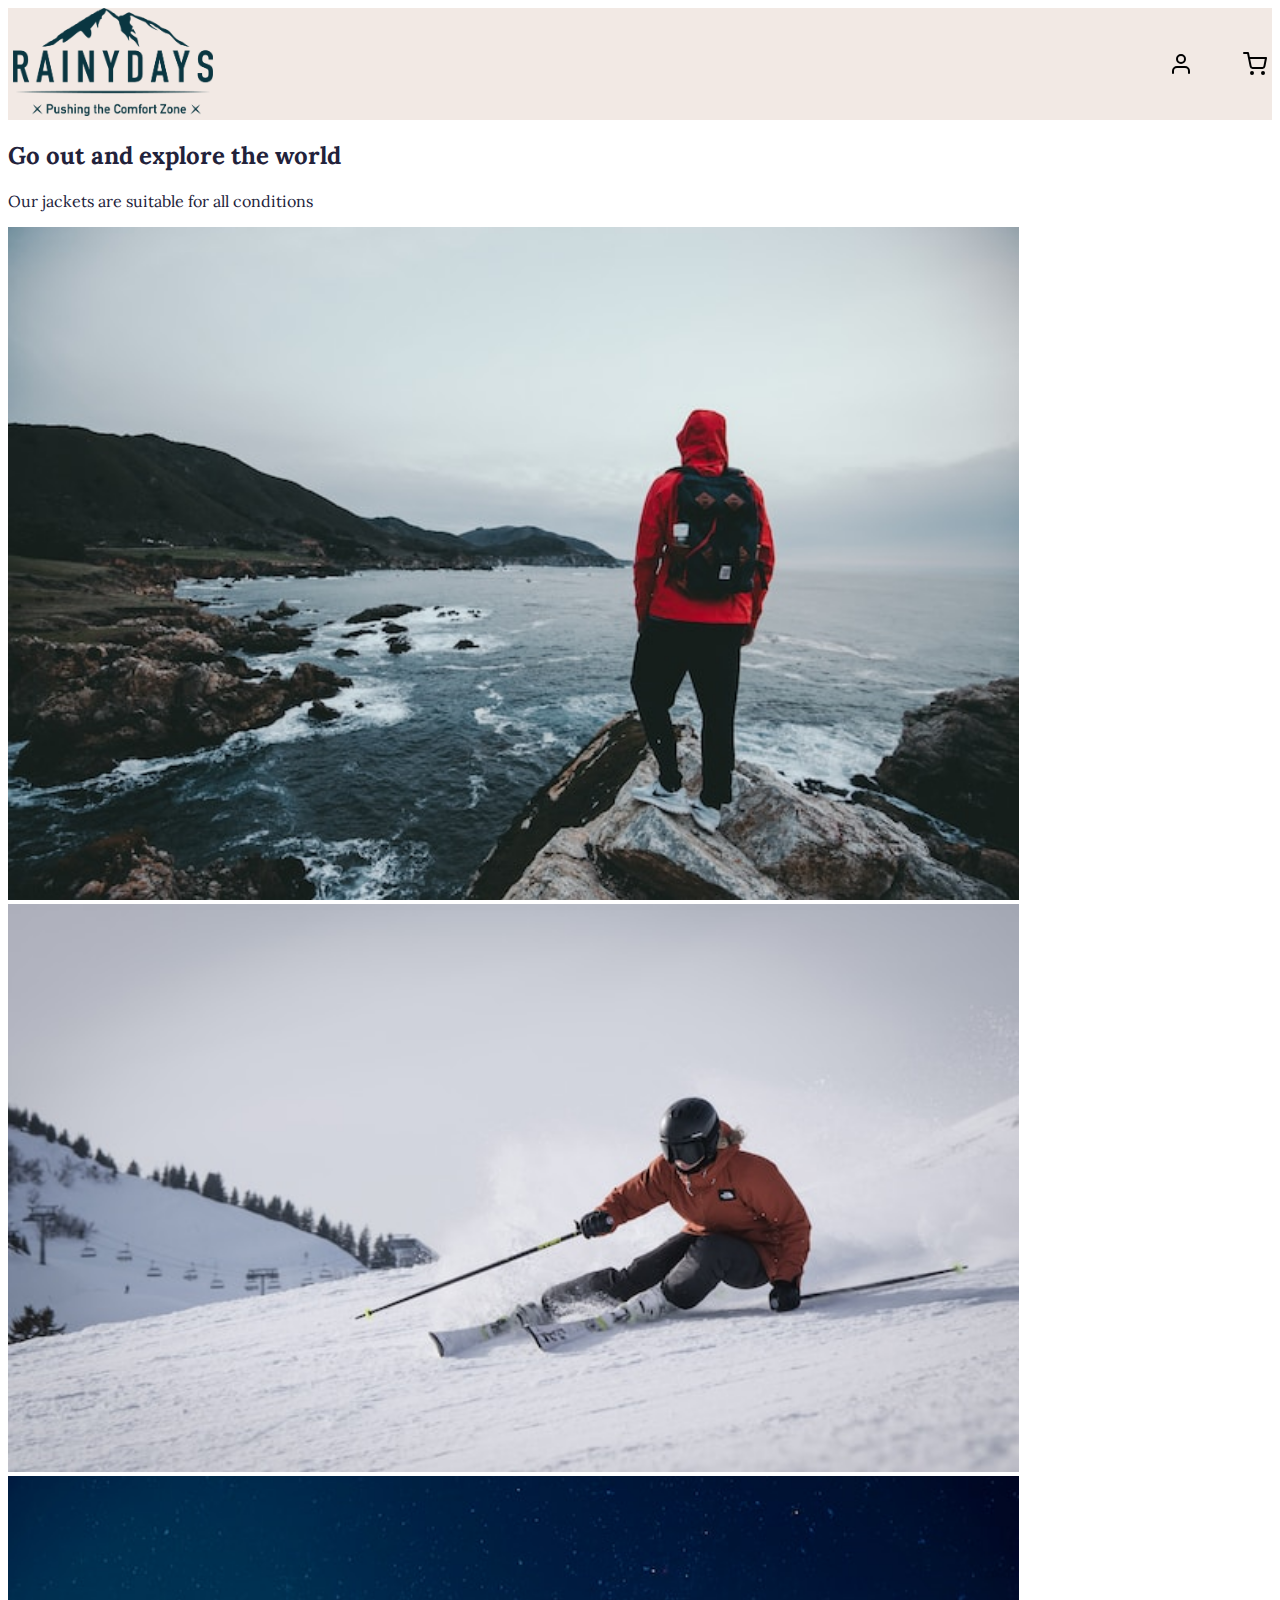
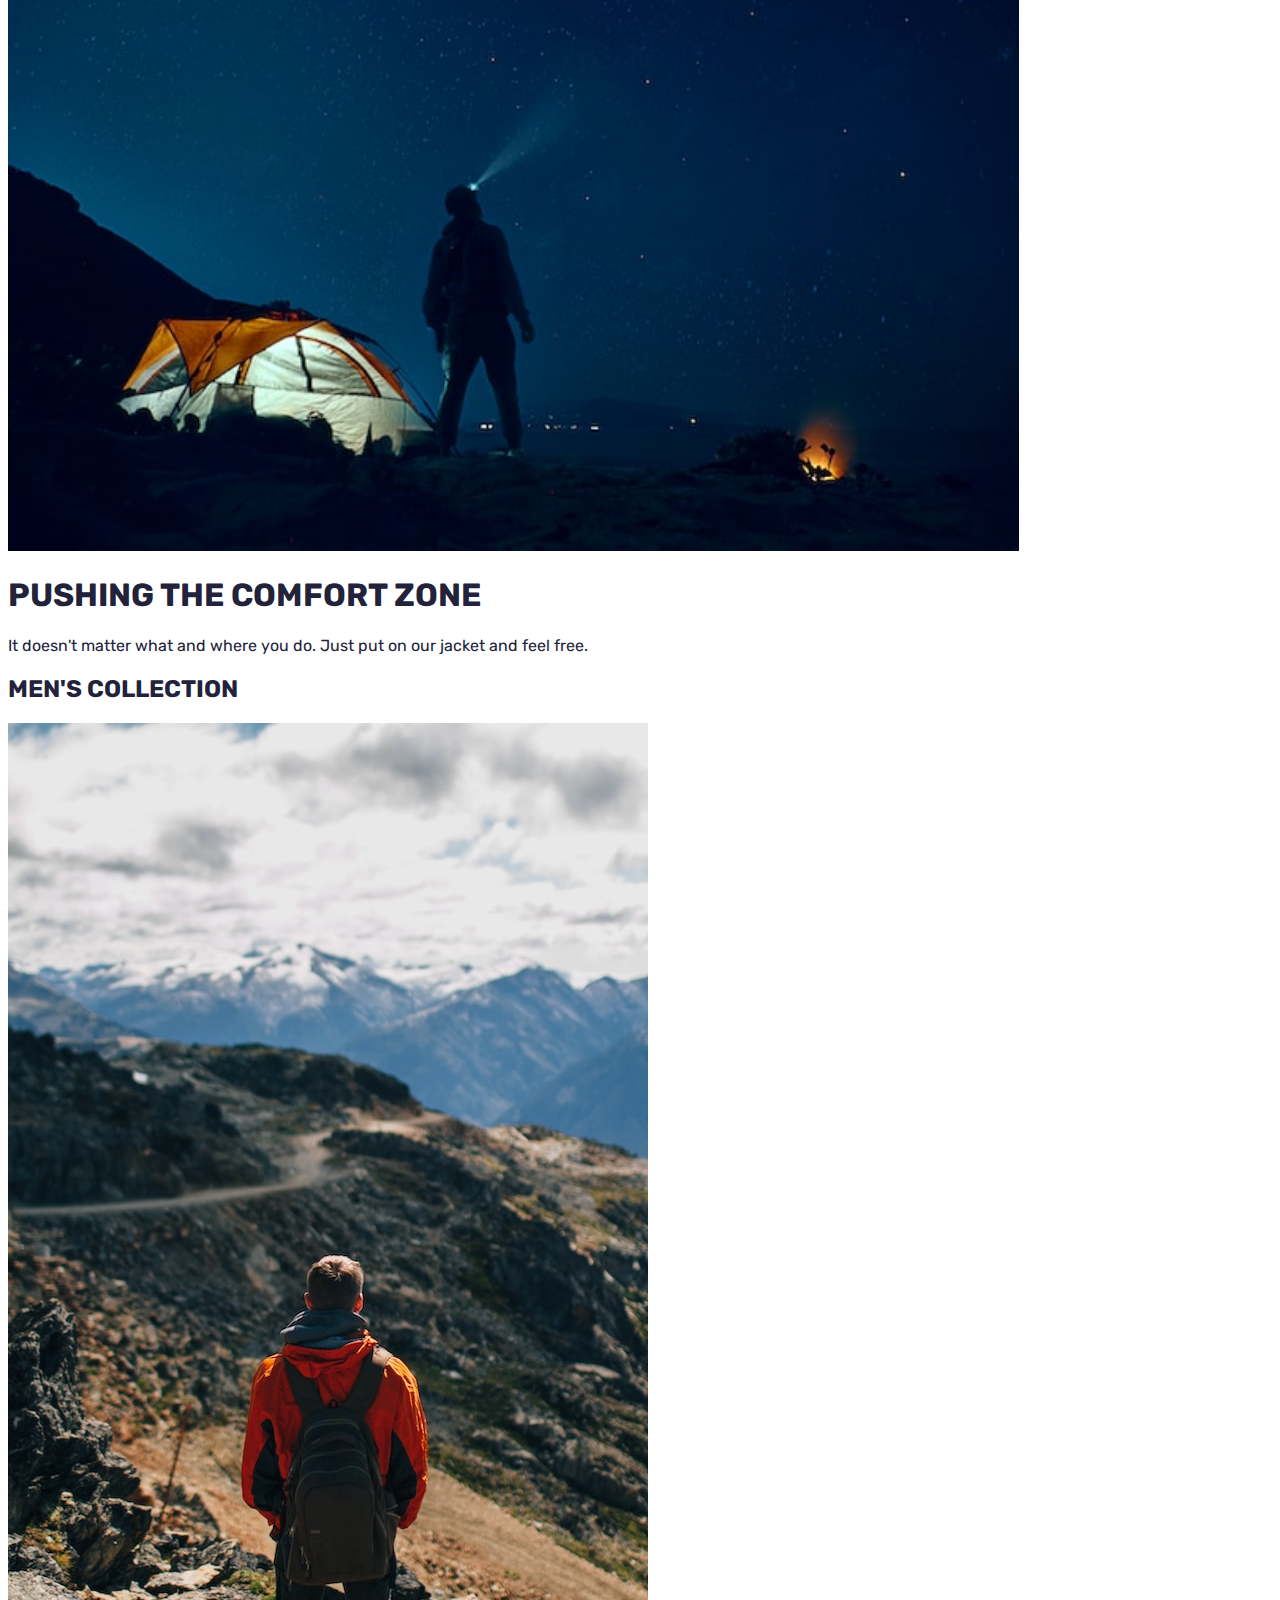
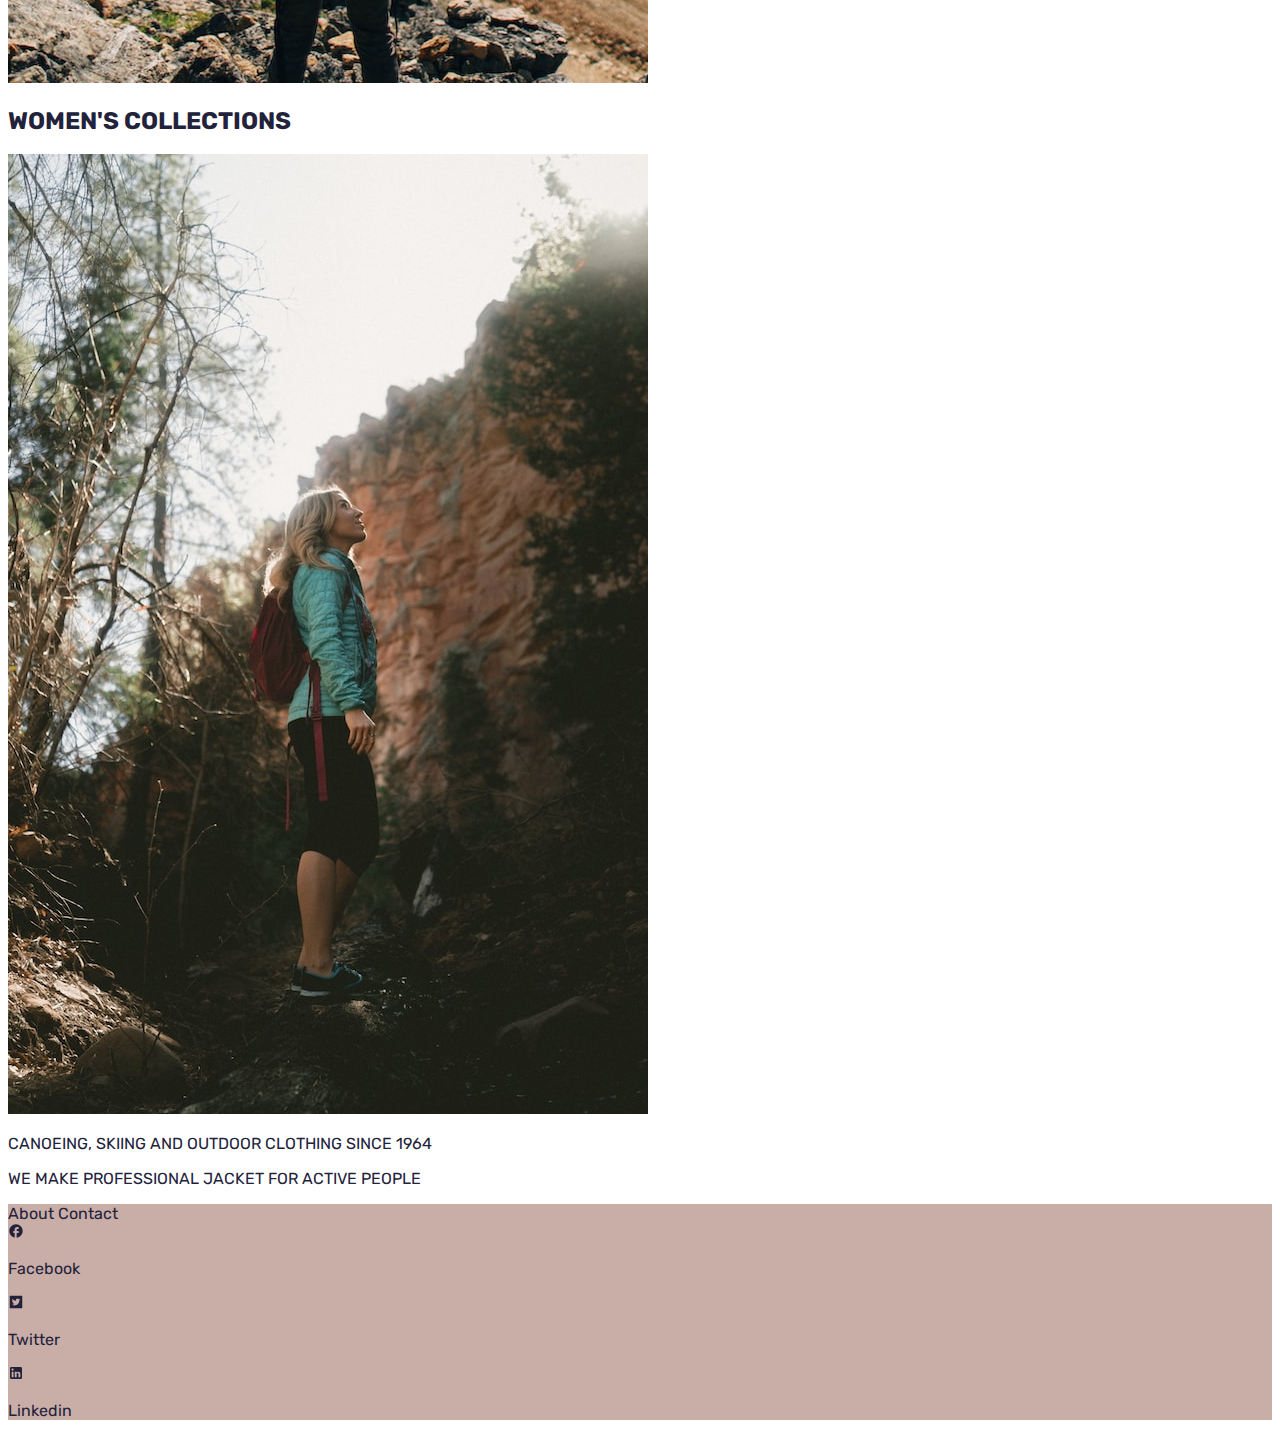
==== index.html @ c49fa736 "change image size for mobile version" ====
<!DOCTYPE html>
<html lang="en">
  <head>
    <meta charset="UTF-8" />
    <meta http-equiv="X-UA-Compatible" content="IE=edge" />
    <meta name="viewport" content="width=device-width, initial-scale=1.0" />
    <meta
      name="description"
      content="Clothing for active people for all conditions"
    />
    <link rel="preconnect" href="https://fonts.googleapis.com" />
    <link rel="preconnect" href="https://fonts.gstatic.com" crossorigin />
    <link
      href="https://fonts.googleapis.com/css2?family=Roboto:wght@400;500;700&family=Rubik:wght@300;400;600&display=swap"
      rel="stylesheet"
    />
    <link rel="preconnect" href="https://fonts.googleapis.com" />
    <link rel="preconnect" href="https://fonts.gstatic.com" crossorigin />
    <link
      href="https://fonts.googleapis.com/css2?family=Lora&family=Roboto:wght@400;500;700&family=Rubik:wght@300;400;600&display=swap"
      rel="stylesheet"
    />
    <link href="css/styles.css" rel="stylesheet" />
    <title>Rainydays | Homepage</title>
  </head>
  <body>
    <header>
      <nav class="header-nav">
        <div class="left">
          <!-- <div class="mobile-menu-icon"> -->
          <input type="checkbox" id="menu-toggle" />
          <label for="menu-toggle" class="menu-label"
            ><img src="image/menu.svg" alt="hamburger menu icon"
          /></label>
          <!-- </div> -->
          <div class="mobile-menu">
            <ul>
              <li>
                <a href="collections/woman.html"
                  ><img
                    src="image/woman-sharp.svg"
                    alt="woman collection icon"
                  />
                  Women's collection</a
                >
              </li>
              <li>
                <a href="collections/men.html">
                  <img src="image/man.svg" alt="man collection icon" />Men's
                  collection</a
                >
              </li>
              <li>
                <a href="about.html"
                  ><img src="image/info.svg" alt="info icon" />About Us</a
                >
              </li>
              <li>
                <a href="contact.html">
                  <img src="image/contact-support.svg" alt="contact icon" />
                  Contact</a
                >
              </li>
            </ul>
          </div>

          <a href="index.html">
            <img
              src="image/RainyDays_Logo.png"
              alt="Rainydays logo"
              class="header-logo"
          /></a>
          <form action="get">
            <input type="search" class="search" placeholder="Search.." />
          </form>
        </div>

        <div class="center">
          <a href="collections/men.html">Men</a>
          <a href="collections/woman.html">Woman</a>
        </div>

        <aside>
          <img src="image/user.svg" alt="User icon" />
          <img src="image/shopping-cart.svg" alt="Shopping basket icon" />
        </aside>
      </nav>
    </header>
    <main>
      <section>
        <div class="main-text">
          <h2 class="lora">Go out and explore the world</h2>
          <p class="lora">Our jackets are suitable for all conditions</p>
          <img
            src="image/kal-visuals-4DsO1SyN1n4-unsplash.jpg"
            alt="man standing on a cliff in a red jacket"
          />
          <img
            src="image/alex-lange-KXZPJRkBZPQ-unsplash.jpg"
            alt="woman skiing in a brown jacket"
          />
          <img
            src="image/rahul-bhosale-yBgC-qVCxMg-unsplash.jpg"
            alt="man standing by the tent at night"
          />
        </div>
      </section>
      <section>
        <h1>PUSHING THE COMFORT ZONE</h1>
        <p>
          It doesn't matter what and where you do. Just put on our jacket and
          feel free.
        </p>
      </section>
      <section>
        <div>
          <h2>MEN'S COLLECTION</h2>
          <img
            src="image/nathan-dumlao-_Qc7CHMpc38-unsplash.jpg"
            alt="man on the background of mountains in a orange hiking jacket"
          />
        </div>
        <div>
          <h2>WOMEN'S COLLECTIONS</h2>
          <img
            src="image/jakob-owens-rCFAY4WrbUY-unsplash.jpg"
            alt="woman in the forest in a green light hiking jacket"
          />
        </div>
      </section>
      <section>
        <p>CANOEING, SKIING AND OUTDOOR CLOTHING SINCE 1964</p>
        <p>WE MAKE PROFESSIONAL JACKET FOR ACTIVE PEOPLE</p>
      </section>
    </main>
    <footer>
      <a href="about.html">About</a>
      <a href="contact.html">Contact</a>
      <section>
        <div>
          <img src="image/twotone-facebook.svg" alt="facebook logo" />
          <p>Facebook</p>
        </div>
        <div>
          <img src="image/twitter-square-filled.svg" alt="twitter logo" />
          <p>Twitter</p>
        </div>
        <div>
          <img src="image/linkedin.svg" alt="linkedin logo" />
          <p>Linkedin</p>
        </div>
      </section>
    </footer>
  </body>
</html>
---- css/styles.css ----
body {
  font-family: "Rubik", Arial, Helvetica, sans-serif;
  color: #22223b;
}

a {
  color: #22223b;
  text-decoration: none;
}

input {
  accent-color: #ff4d6e;
}

main {
  margin-left: 50px;
  margin-right: 50px;
}

header {
  background-color: #f2e9e4;
}

footer {
  background-color: #c9ada7;
}

.lora {
  font-family: "Lora", Arial, Helvetica, sans-serif;
}

/* Nav */

header {
  position: relative;
}

.header-nav {
  display: flex;
  align-items: center;
  margin-left: 50px;
  margin-right: 50px;
  justify-content: space-between;
}

.left {
  display: flex;
  flex: 1 50%;
  align-items: center;
  gap: 30px;
}

.menu-label,
#menu-toggle {
  display: none;
}

/* #menu-toggle {
  position: relative;
} */

.mobile-menu {
  display: none;
  position: absolute;
  top: 115px;
  left: 0;
  background-color: #fff;
  width: 100%;
  /* height: 100%; */
  max-height: 0;
  overflow: hidden;
  transition: max-height 3s ease-out;
  box-shadow: 0px 2px 4px rgba(0, 0, 0, 0.2);
  z-index: 100;
}

.mobile-menu ul {
  list-style-type: none;
}

.mobile-menu li a {
  display: flex;
  align-items: center;
  gap: 50px;
  padding-top: 15px;
  padding-bottom: 15px;
  font-size: 1.2rem;
  border-bottom: 1px solid rgba(0, 0, 0, 0.2);
}

/* .mobile-menu li a:last-child {
  padding-bottom: 0px;
} */

#menu-toggle:checked ~ .mobile-menu {
  display: block;
  max-height: 500px;
}

.header-logo {
  width: 200px;
}

header img {
  cursor: pointer;
}

.left {
  display: flex;
  gap: 100px;
}

.header-nav input {
  border-radius: 25px;
  border-color: #fff;
  border-style: none;
  width: 100%;
  max-width: 400px;
  height: auto;
  font-size: 1.2rem;
  padding: 10px;
  box-sizing: border-box;
}

.center {
  display: flex;
  flex: 1;
  gap: 50px;
  font-size: 1.4rem;
}

.center a {
  padding: 10px;
}

.header-nav aside {
  display: flex;
  flex: 0 0 auto;
  justify-self: end;
  gap: 30px;
}

.header-nav aside img {
  padding: 10px;
}

.header-nav aside img:last-child {
  padding-right: 0px;
}

.search,
.center {
  display: none;
}

main {
  margin-left: 0px;
  margin-right: 0px;
}

.header-nav {
  margin-left: 5px;
  margin-right: 5px;
}

/* Home page */
.main-text img {
  width: 80%;
}

/* Contact */

.contact-big-field {
  border: #22223b solid 1px;
  border-radius: 10px;
  margin: 40px 0px;
  height: 150px;
  width: 100%;
}

.contact-typing-fields {
  display: flex;
}

.contact-typing-fields input {
  border: #22223b solid 1px;
  border-radius: 10px;
  height: 20px;
  width: 100%;
  padding: 10px;
}

.contact-typing-fields input:first-child {
  margin-right: 5px;
}

.contact-typing-fields input:nth-child(2) {
  margin: 0px 5px;
}

.contact-typing-fields input:last-child {
  margin-left: 5px;
}

.contact-content {
  margin: 150px 50px;
}

.contact-fields {
  display: flex;
}

.contact-fields div {
  width: 100%;
  height: 130px;
  margin: 40px 0px;
}

.contact-fields div:first-child {
  margin-right: 15px;
}

.contact-fields div:last-child {
  margin-left: 15px;
}

.contact-fields p {
  margin-left: 50px;
}

.contact-fields h3 {
  margin-left: 50px;
}

.contact-check-fields {
  display: flex;
  justify-content: space-between;
}

/* .contact-check {
  height: 40px;
  width: 20%;
  height: auto;
  border: #22223b solid 1px;
  padding: 5px 0px;
  position: relative;
  display: flex;
  align-items: center;
} */

/* #robot-check {
  position: absolute;
  transform: translate(0, -50%);
  top: 50%;
  margin-top: auto;
  margin-bottom: auto;
  height: 20px;
  width: 20px;
  margin-left: 25px;
  margin-right: 25px;
  cursor: pointer;
} */

/* .robot-check-label {
  padding-right: 25px;
}

.contact-check img {
  margin-left: auto;
  margin-right: 25px;
  height: auto;
  max-height: 40px;
  width: 40px;
} */

.send-button {
  height: auto;
  width: 10%;
  background-color: #22223b;
  font-size: 30px;
  color: #fff;
  font-family: "Rubik", Arial, Helvetica, sans-serif;
  font-weight: 500;
  border-radius: 15px;
  cursor: pointer;
}

.hr {
  border: none;
  border-top: 2px solid #000;
  opacity: 0.2;
}

.second-hr {
  margin-bottom: 50px;
}

/* Checkout */

.checkout-header {
  margin-left: 30px;
  display: flex;
  font-size: 20px;
}

.basket-space {
  margin-left: 300px;
}

.checkout-main-content {
  display: flex;
}

.basket {
  display: flex;
  flex-wrap: wrap;
  /* align-content: space-between; */
  flex-direction: column;
  margin: 30px;
  width: 500px;
  height: 250px;
}

.item {
  border-color: #f2e9e4;
  border-radius: 10px;
  background-color: #f2e9e4;
}

.basket img {
  width: 110px;
  height: 140px;
  margin-left: 5px;
  margin-top: 15px;
}

.b-t-child {
  display: flex;
  flex-direction: column;
  height: 210px;
}

#trash {
  width: 30px;
  height: 50px;
  color: #22223b;
}

.basket-item-name {
  margin-top: 15px;
}

.quantity {
  display: flex;
  align-items: center;
  padding-top: 100px;
}
.square {
  display: flex;
  justify-content: center;
  align-items: center;
  width: 30px;
  height: 30px;
  border: solid 2px;
  border-radius: 15%;
}

.plus {
  background-color: rgba(0, 0, 0, 0.2);
}

.minus {
  background-color: rgba(0, 0, 0, 0.2);
}

.sum {
  margin: 30px;
  width: 500px;
  height: 180px;
}

.line1 {
  display: flex;
  justify-content: space-between;
  margin-top: 50px;
  height: 40px;
}

.line2 {
  display: flex;
  justify-content: space-between;
}

.row1 {
  margin-top: 20px;
  margin-left: 5px;
}

.row2 {
  margin-top: 20px;
  margin-right: 15px;
}

.cost {
  font-size: 1.5rem;
  font-weight: 700;
}

.card-border {
  border: solid 2px;
  border-radius: 10px;
  border-color: rgba(0, 0, 0, 0.2);
}

.card-info {
  margin: 30px;
  width: 500px;
  height: 400px;
}

.pay-now {
  width: 300px;
  height: 40px;
  background-color: #22223b;
  margin: auto;
}

.pay-now p {
  color: white;
  font-weight: 700;
  font-size: 1.2rem;
  text-align: center;
}

/* Checkout success */

.checkout-main {
  margin: auto;
  text-align: center;
}

.checkout {
  margin: auto;
  width: 50%;
  text-align: center;
}

.line {
  width: 80%;
  height: 1px;
  background-color: #22223b;
  opacity: 0.3;
  margin: auto;
  box-shadow: 2px 1px 4px;
}

.checkout-thumb img {
  margin: 50px;
}

/* Empty basket */

.checkout-main p {
  opacity: 0.6;
}

.checkout-main img {
  width: 150px;
  margin-top: 100px;
}

.basket-main img {
  margin-left: auto;
  margin-right: auto;
  margin-top: 50px;
  width: 20%;
  display: block;
}

.basket-main h1 {
  text-align: center;
  line-height: 50px;
}

.basket-picture {
  display: flex;
  margin-top: 5rem;
  margin-bottom: 10rem;
  width: 80px;
  height: auto;
}

.basket-picture img {
  flex: 1 1 auto;
  width: 400px;
}

/* Collections */

.collection-item h2 {
  font-family: "Lora", Arial, Helvetica, sans-serif;
}

.more-products {
  margin: 30px auto 170px;
  width: 300px;
  height: 50px;
  border: 2px solid #22223b;
  display: flex;
  justify-content: center;
  align-items: center;
  /* line-height: 50px; */
  /* text-align: center; */
}

.collection-item {
  width: 100%;
  height: 550px;
  border: solid 1px #22223b;
  border-radius: 5%;
}

.collection-item img {
  width: 400px;
  height: 380px;
}

.collection-row {
  display: flex;
  /* align-items: flex-start;
  justify-content: center; */
  gap: 50px;
  flex-wrap: wrap;
}

/* Product details */

.details-row {
  margin-top: 10px;
  margin-bottom: 250px;
}

.item-price-detail {
  display: flex;
}

.slider-nav img {
  width: 100px;
  margin: 5px;
}

.slider {
  width: 445px;
  display: flex;
  overflow-x: auto;
  height: 500px;
}

.slider-nav {
  width: 445px;
  display: flex;
}

/* Media queries */

/* Nav */

@media screen and (max-width: 900px) {
  .menu-label {
    display: block;
  }

  .header-logo {
    width: 100px;
  }
}

@media screen and (min-width: 1200px) {
  .header-nav input {
    width: 400px;
  }
}
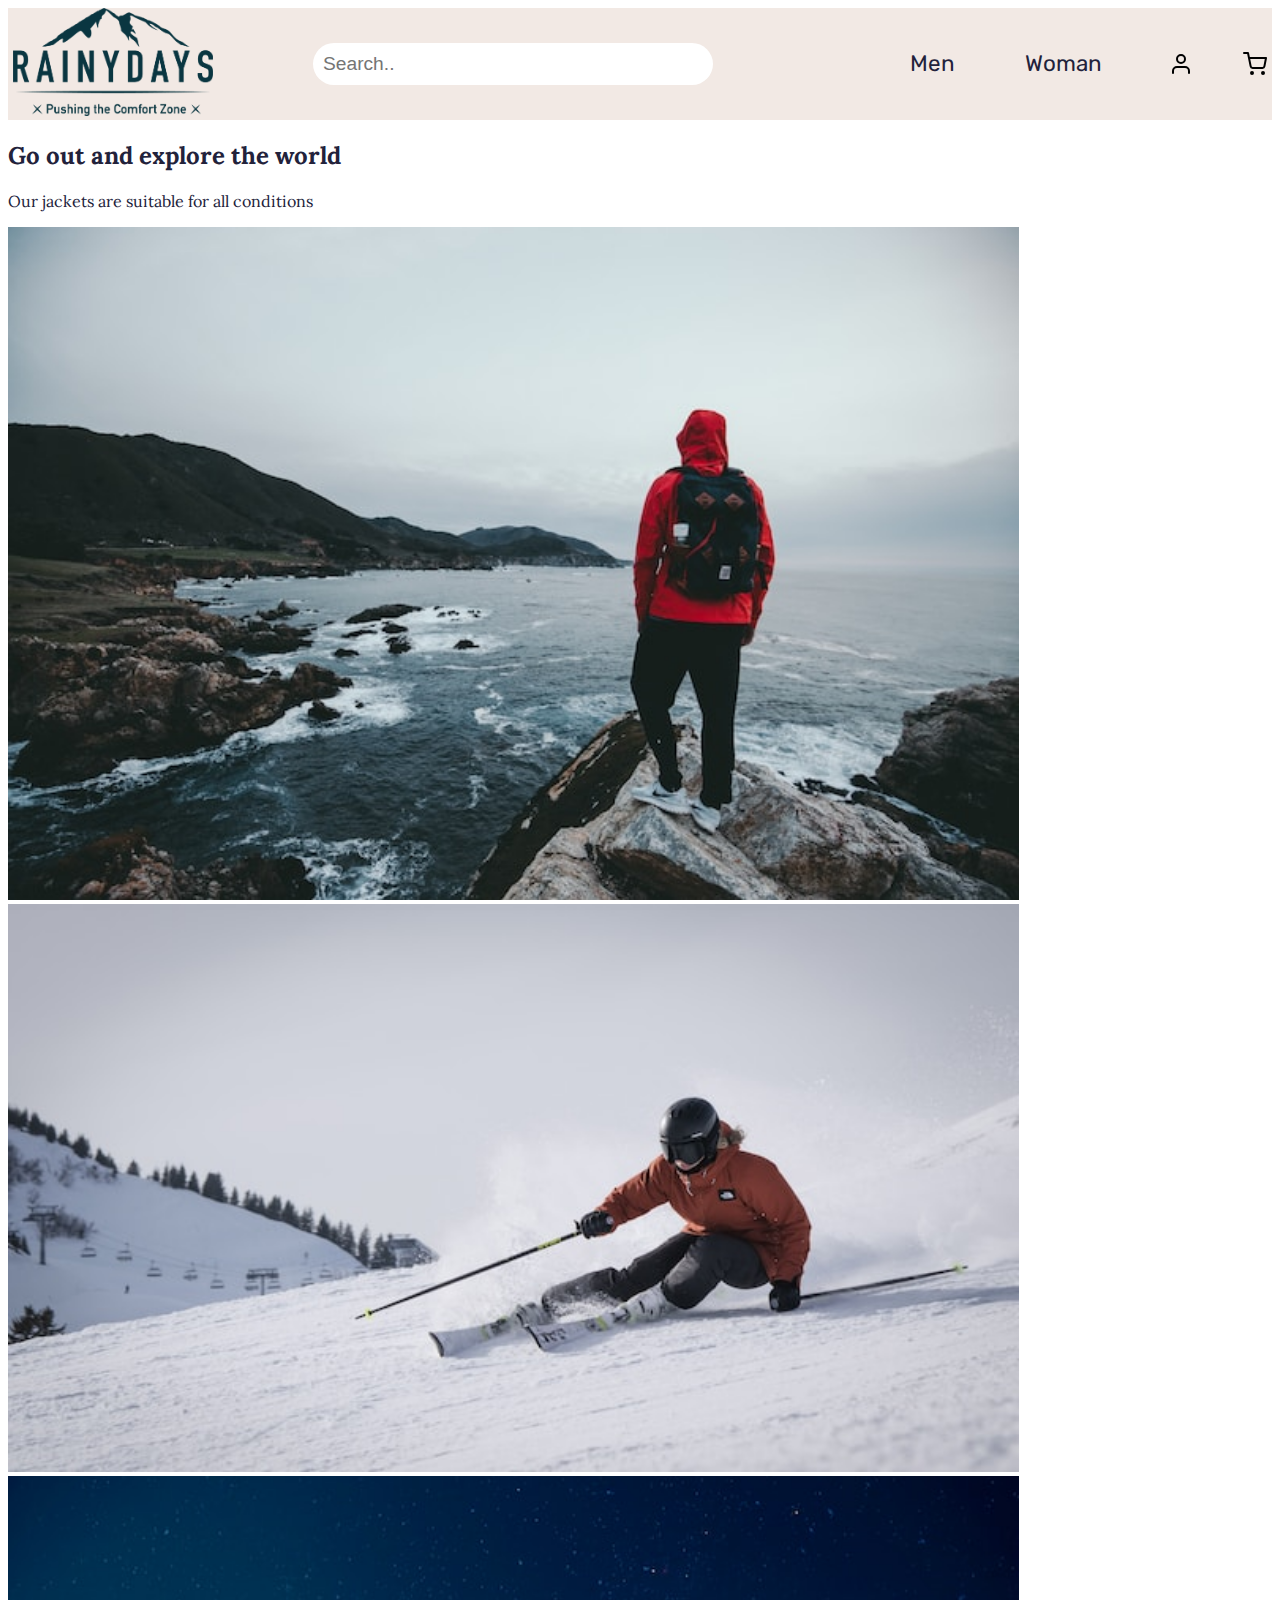
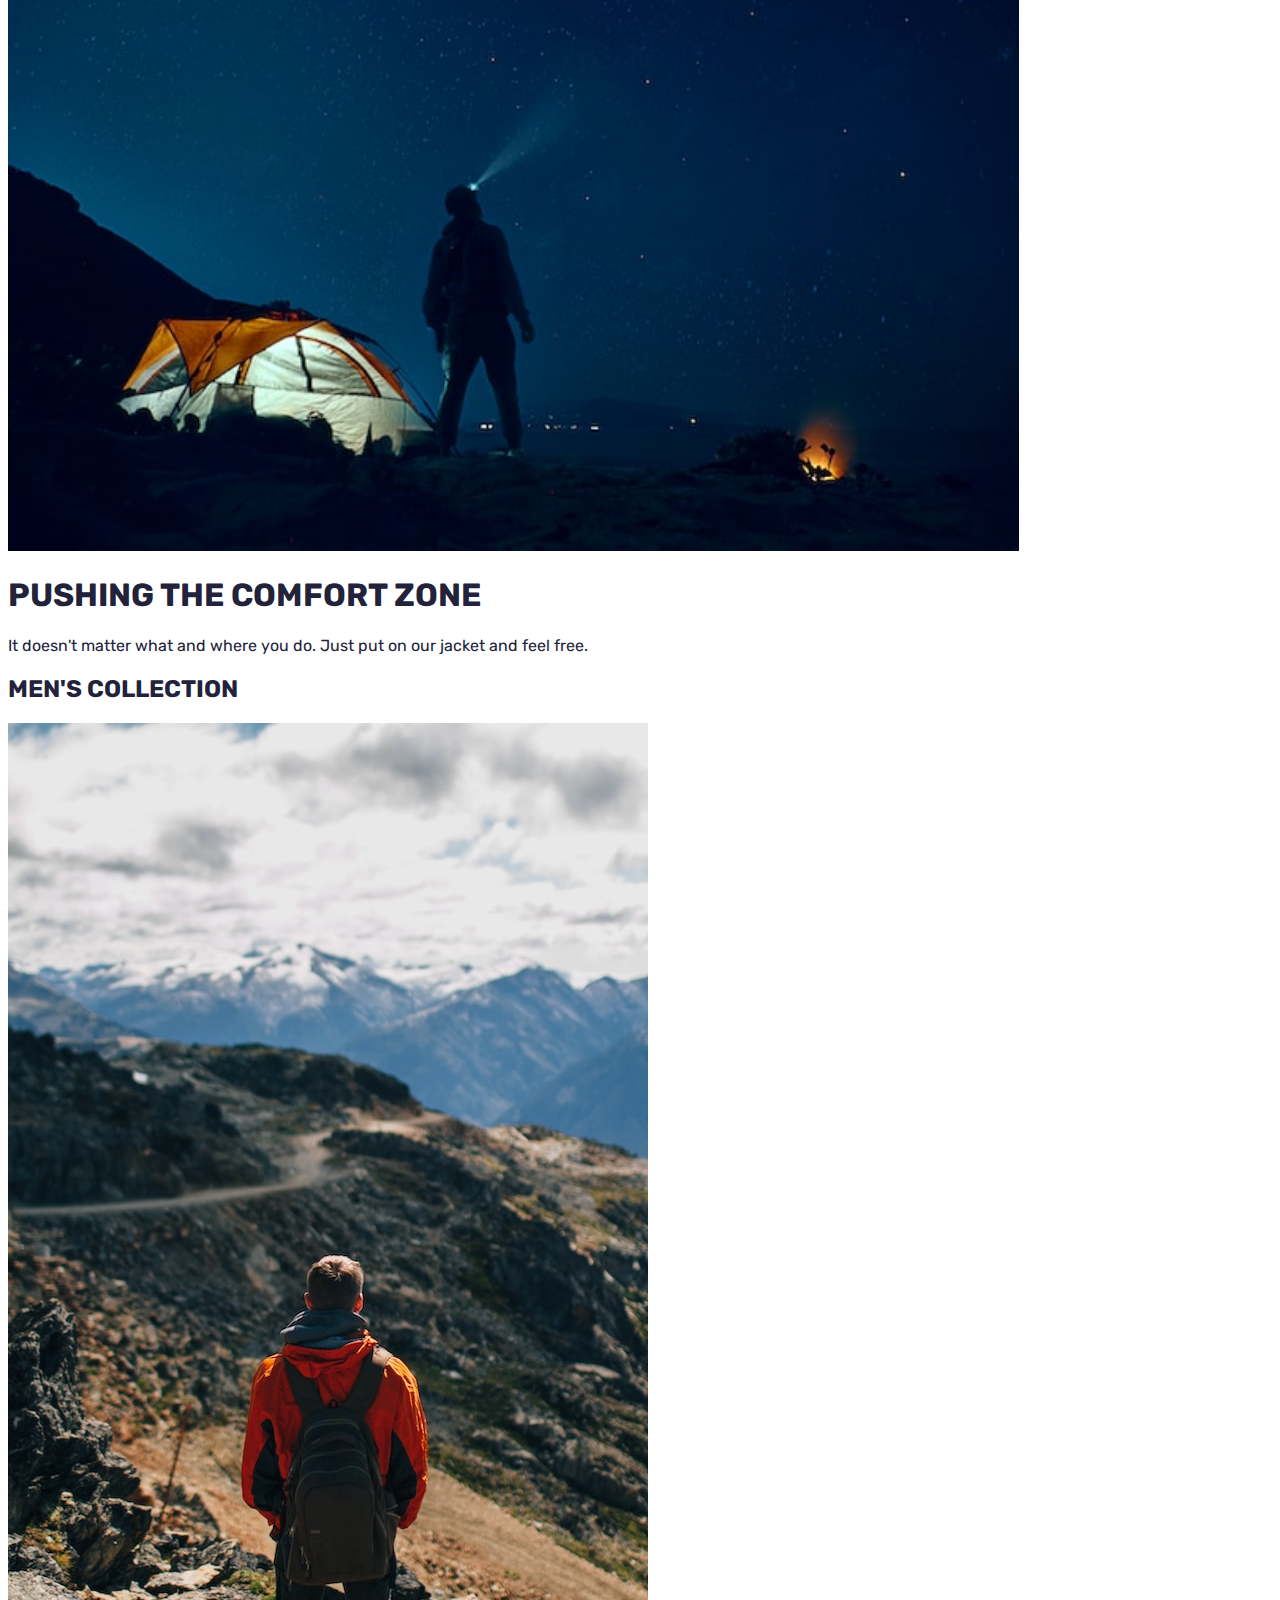
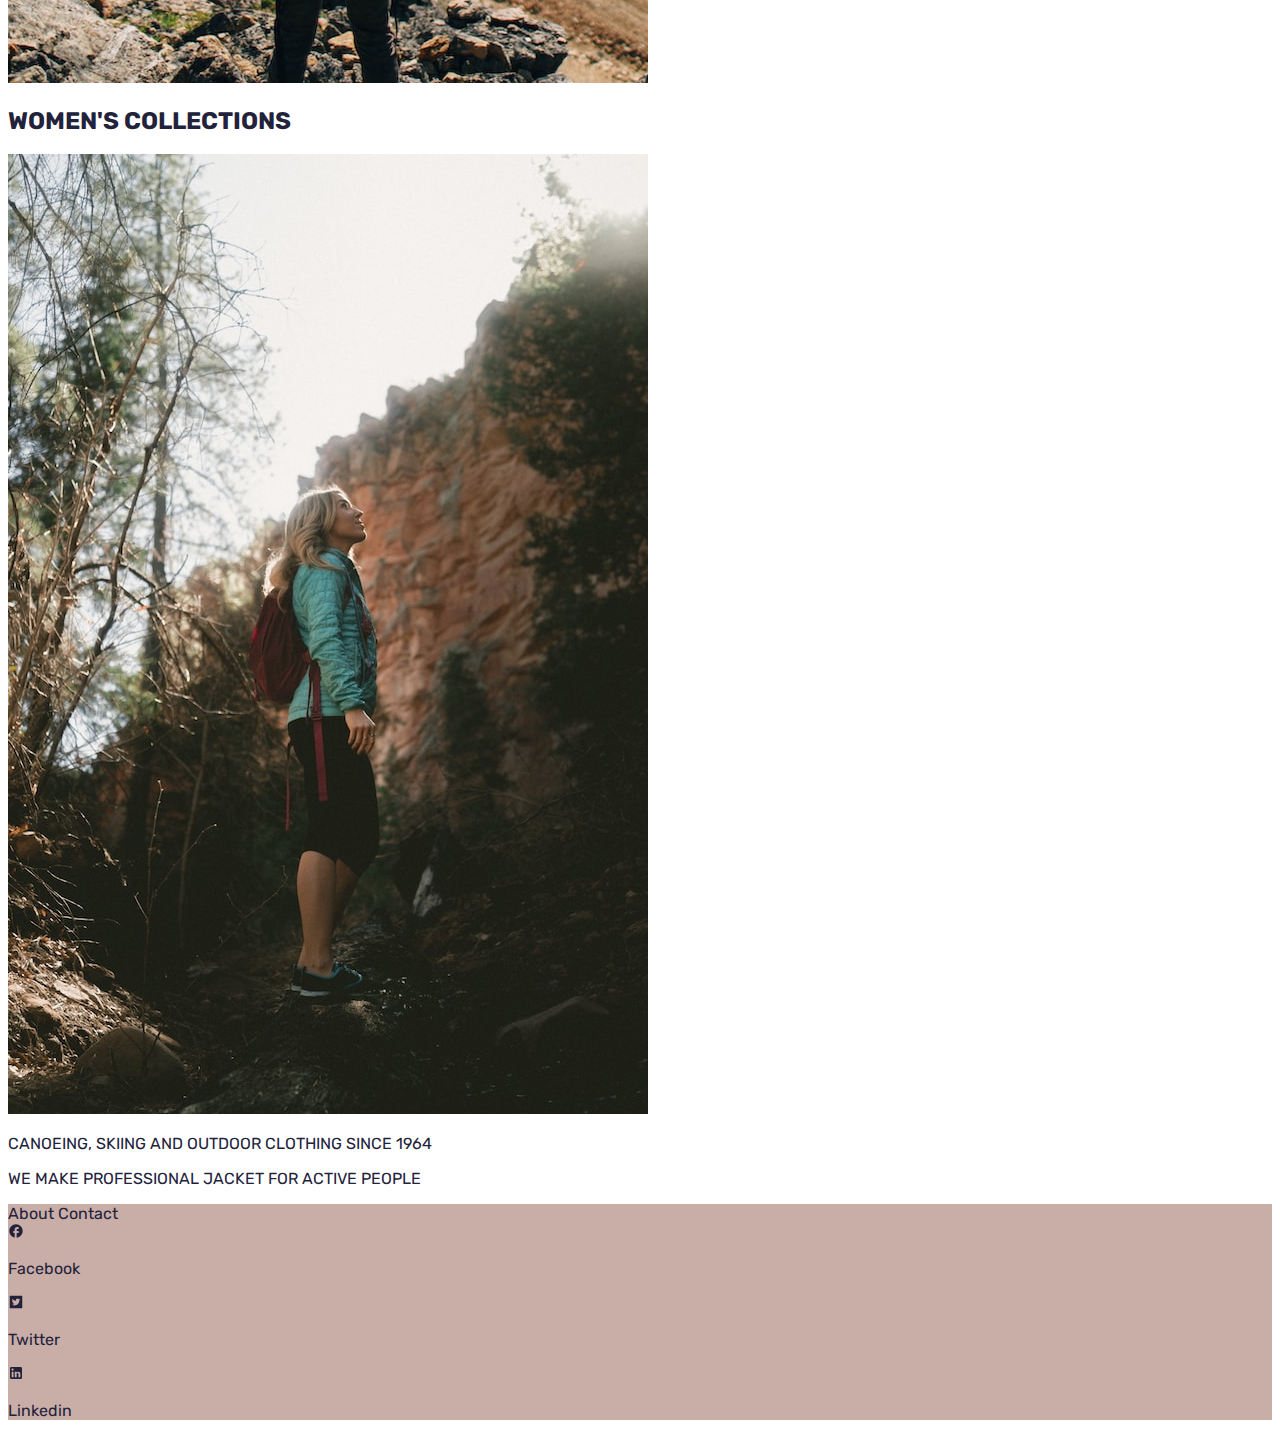
==== commit 0091b26b: "change hamburger menu icon and mobile menu position" ====
--- a/index.html
+++ b/index.html
@@ -32,6 +32,13 @@
           <label for="menu-toggle" class="menu-label"
             ><img src="image/menu.svg" alt="hamburger menu icon"
           /></label>
+
+          <!-- <label for="menu-toggle" class="hamburger-menu">
+            <span class="bar"></span>
+            <span class="bar"></span>
+            <span class="bar"></span>
+          </label> -->
+
           <!-- </div> -->
           <div class="mobile-menu">
             <ul>
--- a/css/styles.css
+++ b/css/styles.css
@@ -47,8 +47,37 @@
   display: flex;
   flex: 1 50%;
   align-items: center;
-  gap: 30px;
-}
+  gap: 100px;
+}
+
+/* .bar {
+  display: block;
+  background-color: #333;
+  height: 4px;
+  width: 30px;
+  margin: 6px auto;
+  transition: 0.4s;
+} */
+
+/* #menu-toggle:checked + .hamburger-menu .bar:nth-child(1) {
+  transform: translateY(10px) rotate(45deg);
+}
+
+#menu-toggle:checked + .hamburger-menu .bar:nth-child(2) {
+  opacity: 0;
+}
+
+#menu-toggle:checked + .hamburger-menu .bar:nth-child(3) {
+  transform: translateY(-10px) rotate(-45deg);
+} */
+
+/* .hamburger-menu {
+  display: block;
+  cursor: pointer;
+  width: 40px;
+  height: 30px;
+  position: relative;
+} */
 
 .menu-label,
 #menu-toggle {
@@ -62,7 +91,7 @@
 .mobile-menu {
   display: none;
   position: absolute;
-  top: 115px;
+  /* top: 115px; */
   left: 0;
   background-color: #fff;
   width: 100%;
@@ -103,11 +132,6 @@
 
 header img {
   cursor: pointer;
-}
-
-.left {
-  display: flex;
-  gap: 100px;
 }
 
 .header-nav input {
@@ -146,11 +170,6 @@
 
 .header-nav aside img:last-child {
   padding-right: 0px;
-}
-
-.search,
-.center {
-  display: none;
 }
 
 main {
@@ -573,6 +592,15 @@
   .header-logo {
     width: 100px;
   }
+
+  .search,
+  .center {
+    display: none;
+  }
+
+  .left {
+    gap: 30px;
+  }
 }
 
 @media screen and (min-width: 1200px) {
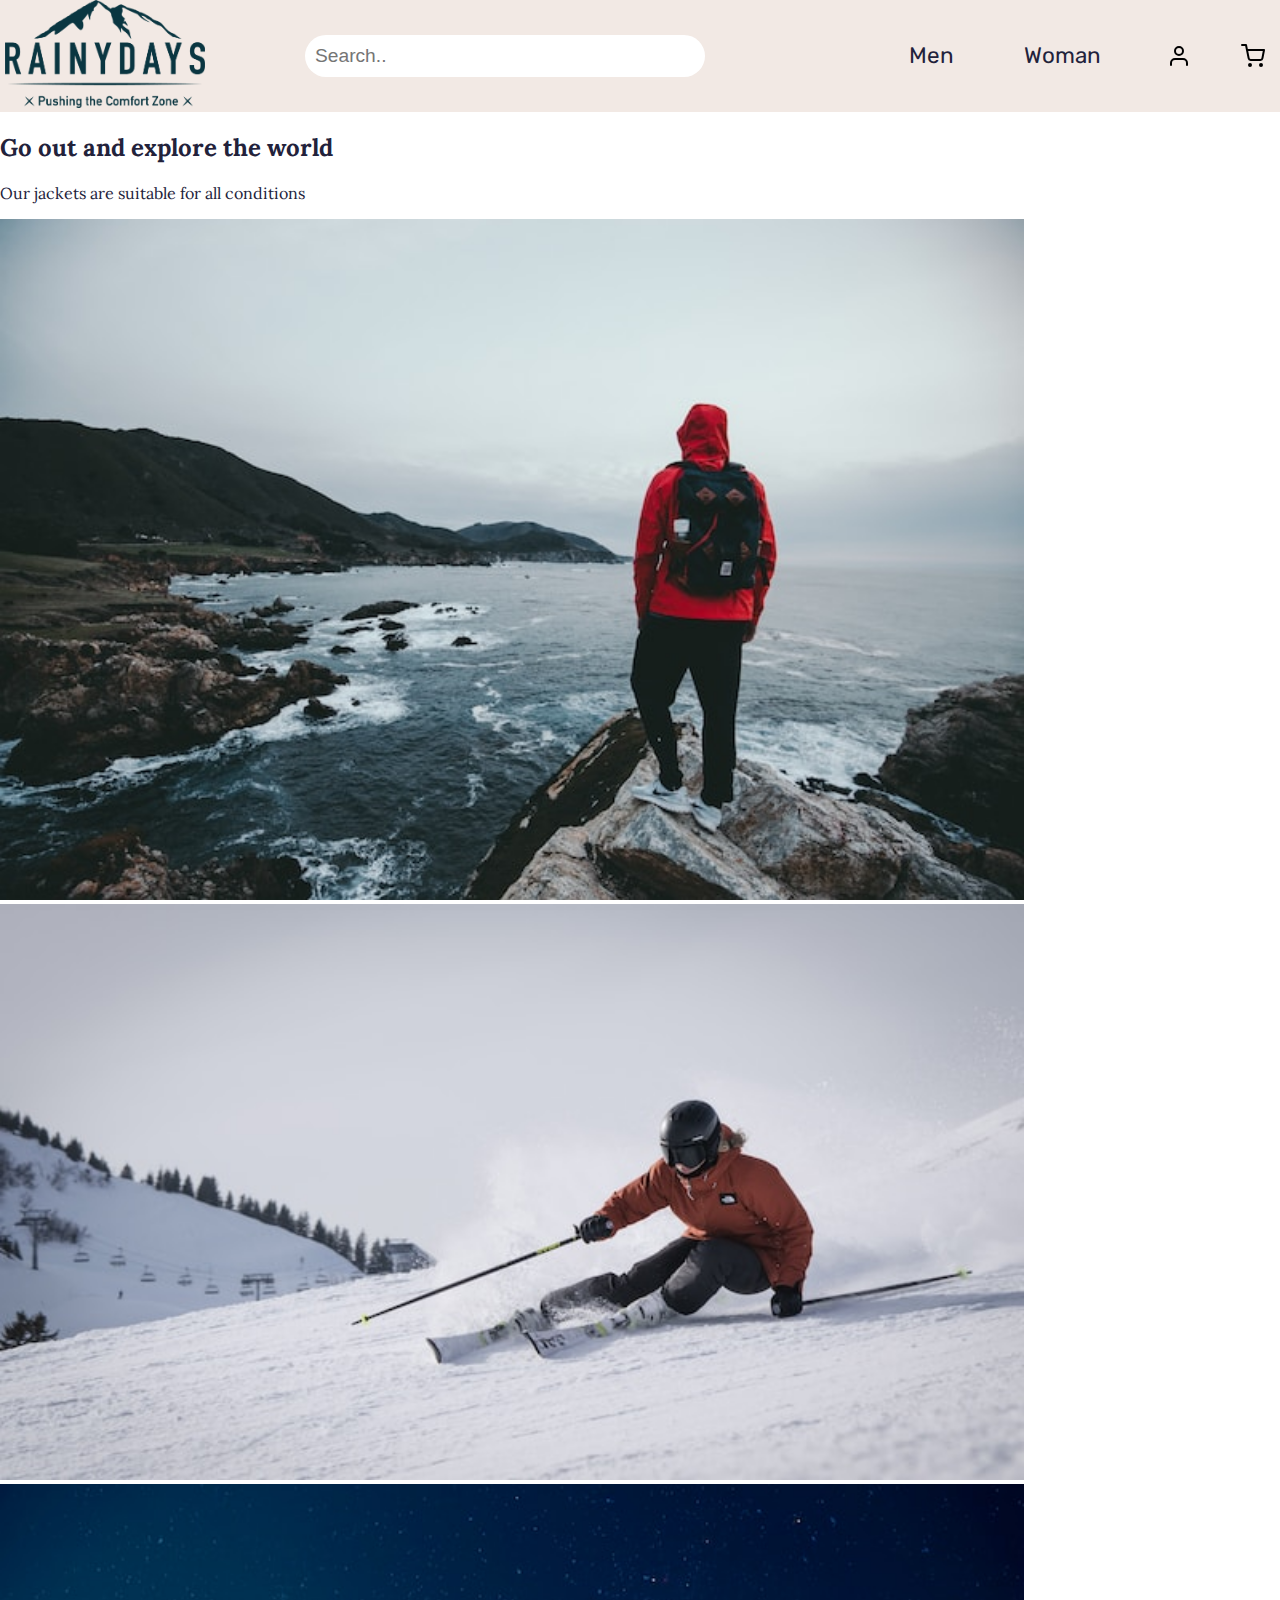
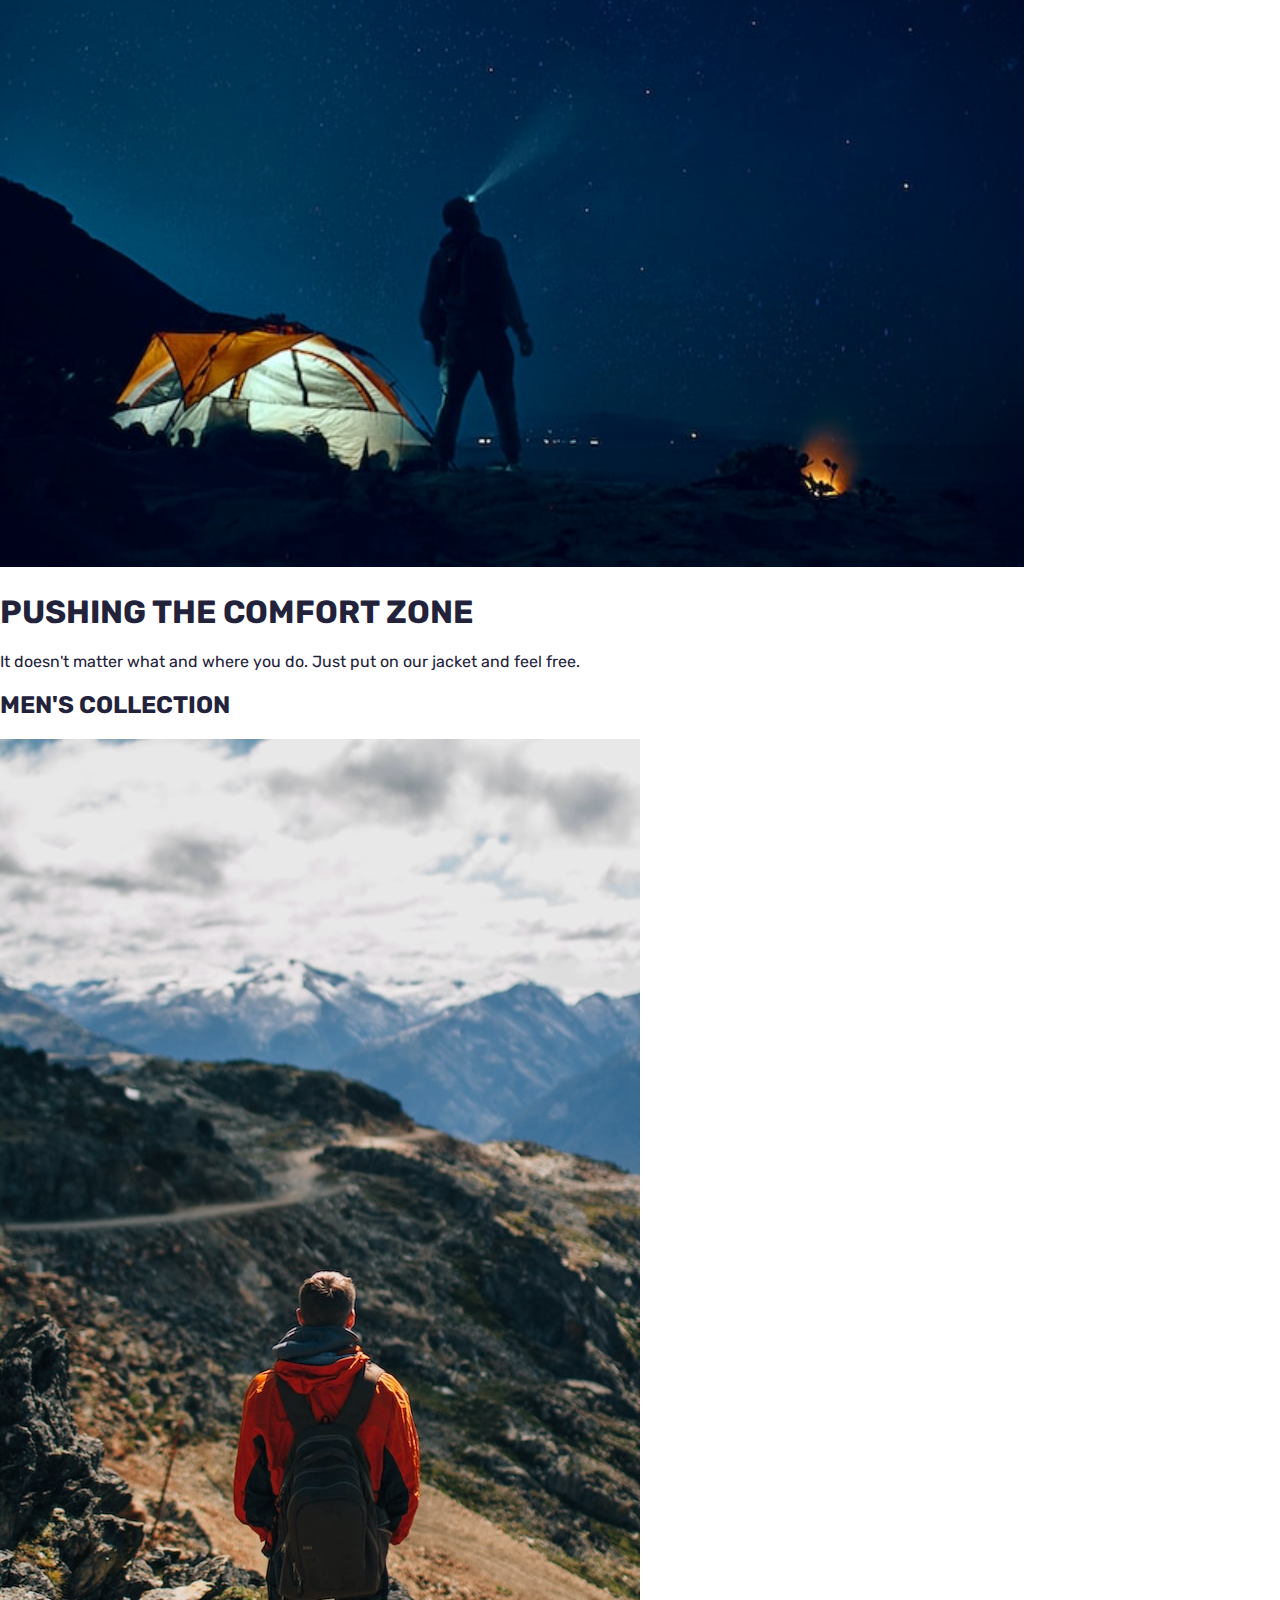
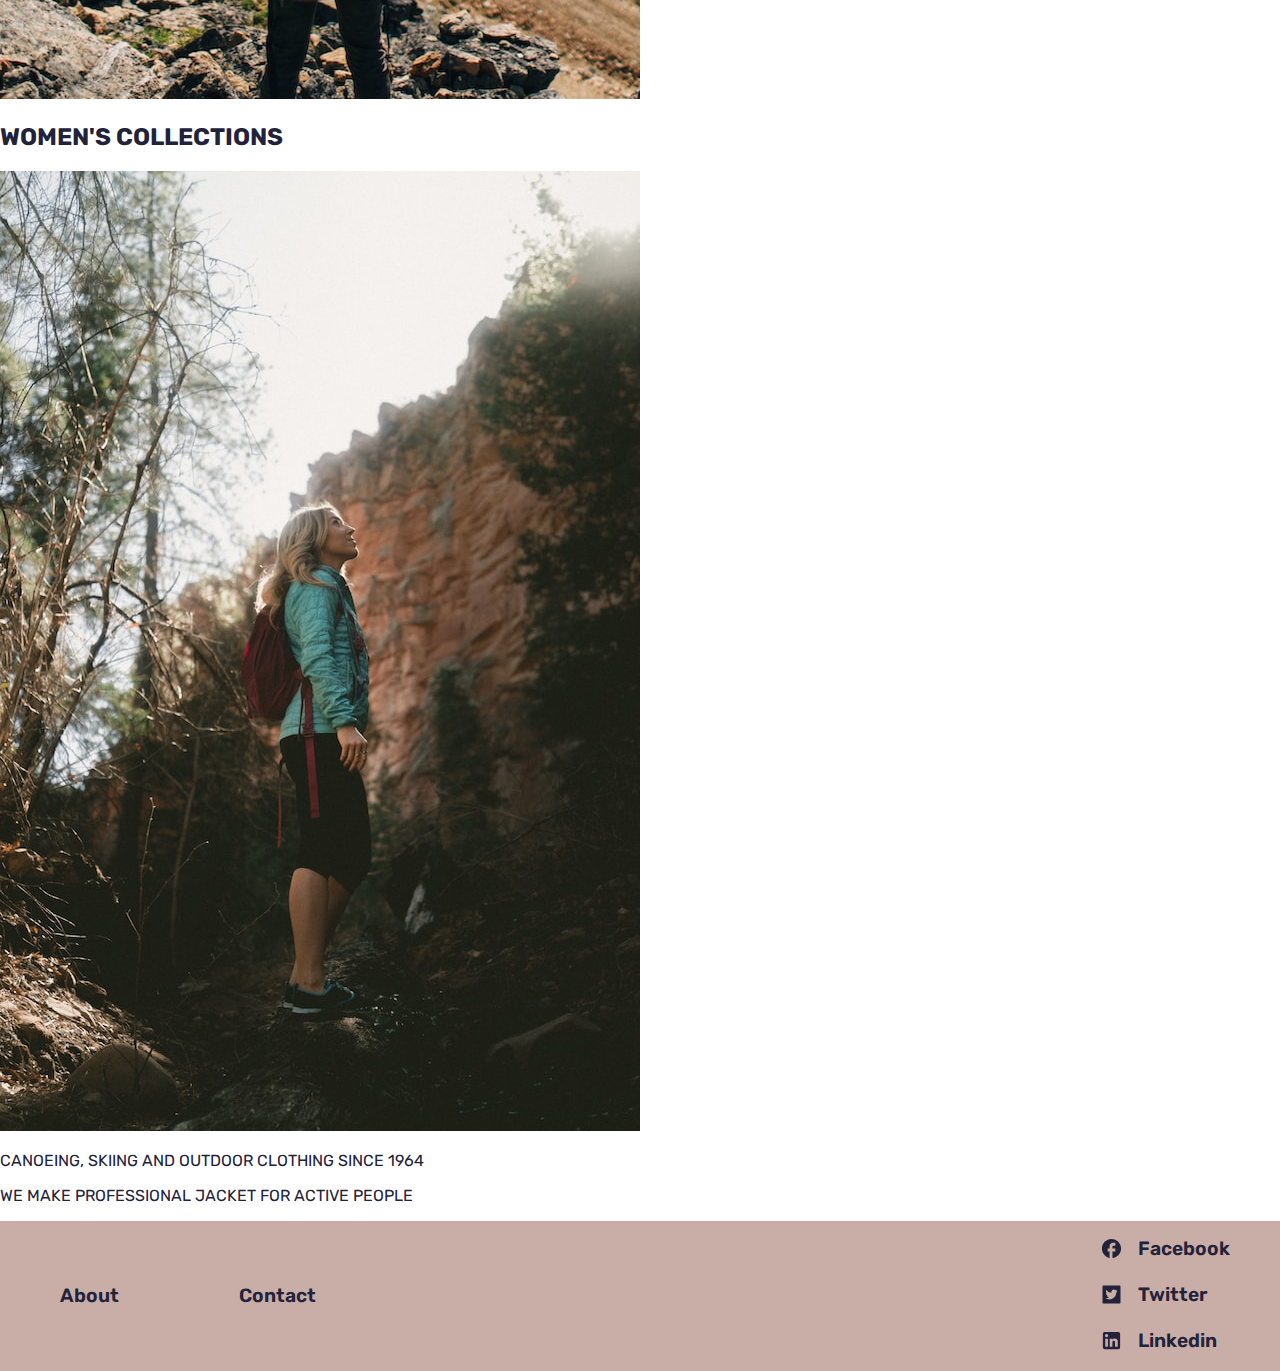
==== commit 2c1830a8: "add new footer style and html" ====
--- a/index.html
+++ b/index.html
@@ -141,21 +141,24 @@
       </section>
     </main>
     <footer>
-      <a href="about.html">About</a>
-      <a href="contact.html">Contact</a>
-      <section>
-        <div>
+      <section class="footer-left">
+        <a href="about.html">About</a>
+        <a href="contact.html">Contact</a>
+      </section>
+
+      <section class="footer-right">
+        <a href="#">
           <img src="image/twotone-facebook.svg" alt="facebook logo" />
           <p>Facebook</p>
-        </div>
-        <div>
+        </a>
+        <a href="#">
           <img src="image/twitter-square-filled.svg" alt="twitter logo" />
           <p>Twitter</p>
-        </div>
-        <div>
+        </a>
+        <a href="#">
           <img src="image/linkedin.svg" alt="linkedin logo" />
           <p>Linkedin</p>
-        </div>
+        </a>
       </section>
     </footer>
   </body>
--- a/css/styles.css
+++ b/css/styles.css
@@ -1,6 +1,7 @@
 body {
   font-family: "Rubik", Arial, Helvetica, sans-serif;
   color: #22223b;
+  margin: 0px;
 }
 
 a {
@@ -168,9 +169,9 @@
   padding: 10px;
 }
 
-.header-nav aside img:last-child {
+/* .header-nav aside img:last-child {
   padding-right: 0px;
-}
+} */
 
 main {
   margin-left: 0px;
@@ -580,6 +581,51 @@
   display: flex;
 }
 
+/* Footer */
+
+footer {
+  display: flex;
+  justify-content: space-between;
+  font-weight: 600;
+  font-size: 1.2rem;
+  height: 150px;
+}
+
+footer .footer-left {
+  margin-left: 50px;
+  display: flex;
+  align-items: center;
+}
+
+footer .footer-left a {
+  padding: 10px;
+}
+
+footer .footer-left a:last-child {
+  margin-left: 100px;
+}
+
+footer .footer-right {
+  margin-right: 50px;
+  max-height: 100%;
+}
+
+footer .footer-right a {
+  display: flex;
+  align-items: center;
+  height: 36px;
+  margin: 10px 0px;
+}
+
+footer .footer-right a p {
+  padding-left: 15px;
+  margin: 10px 0px;
+}
+
+footer .footer-right a img {
+  height: 23px;
+}
+
 /* Media queries */
 
 /* Nav */
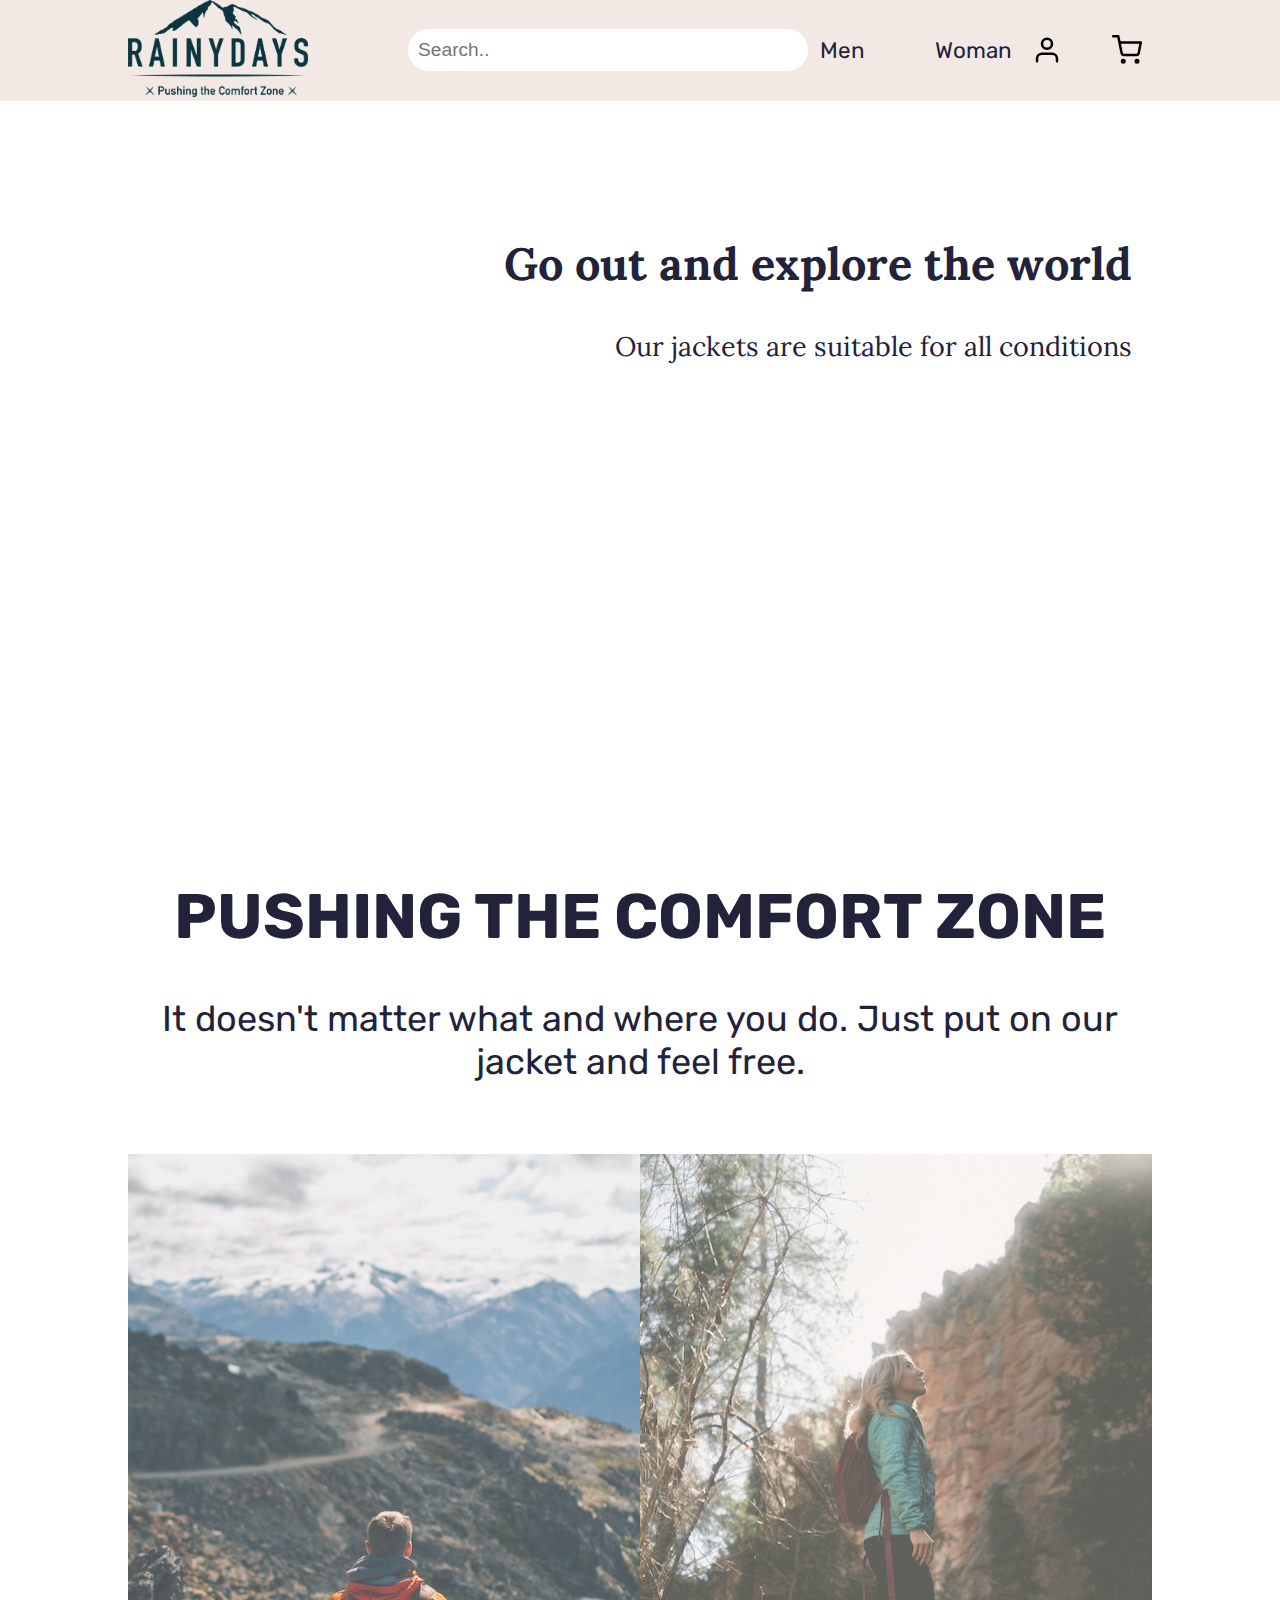
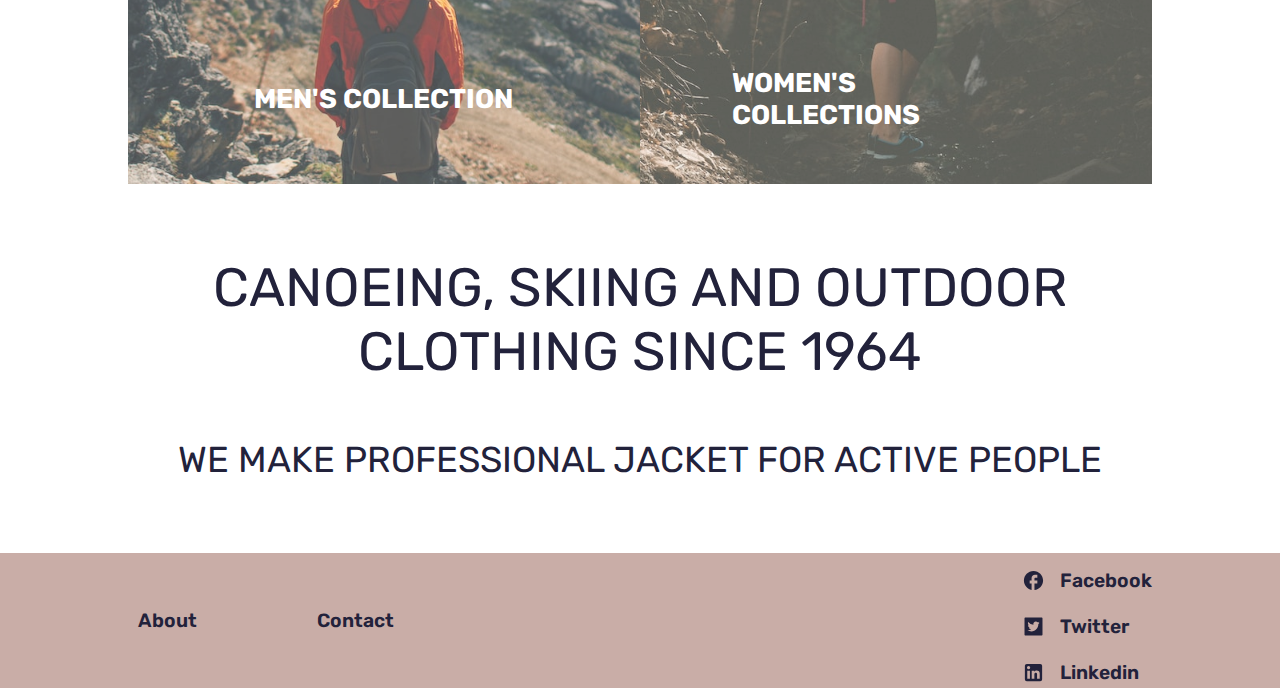
==== commit 32e9d280: "add styles to index.html, add content and style to men.html" ====
--- a/index.html
+++ b/index.html
@@ -24,7 +24,7 @@
     <title>Rainydays | Homepage</title>
   </head>
   <body>
-    <header>
+    <header class="hidden">
       <nav class="header-nav">
         <div class="left">
           <!-- <div class="mobile-menu-icon"> -->
@@ -94,48 +94,53 @@
       </nav>
     </header>
     <main>
-      <section>
+      <section class="main-index-section">
+        <div class="image-container">
+          <div
+            style="background-image: url(image/imresizer-1694885878753.jpg)"
+          ></div>
+          <div
+            style="background-image: url(image/imresizer-1694885579250.jpg)"
+          ></div>
+          <div
+            style="
+              background-image: url(image/alex-lange-KXZPJRkBZPQ-unsplash.jpg);
+            "
+          ></div>
+        </div>
         <div class="main-text">
           <h2 class="lora">Go out and explore the world</h2>
           <p class="lora">Our jackets are suitable for all conditions</p>
-          <img
-            src="image/kal-visuals-4DsO1SyN1n4-unsplash.jpg"
-            alt="man standing on a cliff in a red jacket"
-          />
-          <img
-            src="image/alex-lange-KXZPJRkBZPQ-unsplash.jpg"
-            alt="woman skiing in a brown jacket"
-          />
-          <img
-            src="image/rahul-bhosale-yBgC-qVCxMg-unsplash.jpg"
-            alt="man standing by the tent at night"
-          />
         </div>
       </section>
-      <section>
+      <section class="index-second-section">
         <h1>PUSHING THE COMFORT ZONE</h1>
         <p>
           It doesn't matter what and where you do. Just put on our jacket and
           feel free.
         </p>
       </section>
-      <section>
-        <div>
-          <h2>MEN'S COLLECTION</h2>
-          <img
-            src="image/nathan-dumlao-_Qc7CHMpc38-unsplash.jpg"
-            alt="man on the background of mountains in a orange hiking jacket"
-          />
+      <section class="index-third-section">
+        <div class="index-men">
+          <a href="collections/men.html">
+            <img
+              src="image/nathan-dumlao-_Qc7CHMpc38-unsplash.jpg"
+              alt="man on the background of mountains in a orange hiking jacket"
+            />
+            <h2>MEN'S COLLECTION</h2>
+          </a>
         </div>
-        <div>
-          <h2>WOMEN'S COLLECTIONS</h2>
-          <img
-            src="image/jakob-owens-rCFAY4WrbUY-unsplash.jpg"
-            alt="woman in the forest in a green light hiking jacket"
-          />
+        <div class="index-women">
+          <a href="collections/woman.html">
+            <img
+              src="image/jakob-owens-rCFAY4WrbUY-unsplash.jpg"
+              alt="woman in the forest in a green light hiking jacket"
+            />
+            <h2>WOMEN'S COLLECTIONS</h2>
+          </a>
         </div>
       </section>
-      <section>
+      <section class="index-fourth-section">
         <p>CANOEING, SKIING AND OUTDOOR CLOTHING SINCE 1964</p>
         <p>WE MAKE PROFESSIONAL JACKET FOR ACTIVE PEOPLE</p>
       </section>
--- a/css/styles.css
+++ b/css/styles.css
@@ -14,12 +14,17 @@
 }
 
 main {
-  margin-left: 50px;
-  margin-right: 50px;
+  margin-left: 10%;
+  margin-right: 10%;
 }
 
 header {
   background-color: #f2e9e4;
+  margin-bottom: 6%;
+  position: -webkit-sticky;
+  position: sticky;
+  top: 0;
+  z-index: 1000;
 }
 
 footer {
@@ -33,14 +38,31 @@
 /* Nav */
 
 header {
-  position: relative;
-}
+  /* position: relative; make it working in @Media querry */
+  /* position: fixed;
+  top: 0;
+  left: 0;
+  right: 0;
+  bottom: 0;
+  transition: transform 0.3s ease, opacity 0.3s ease;
+  height: 12%; */
+}
+
+/* header.hidden {
+  transform: translateY(-100%);
+  opacity: 0;
+}
+
+body:hover head.hidden {
+  transform: translateY(0);
+  opacity: 0;
+} */
 
 .header-nav {
   display: flex;
   align-items: center;
-  margin-left: 50px;
-  margin-right: 50px;
+  margin-left: 10%;
+  margin-right: 10%;
   justify-content: space-between;
 }
 
@@ -128,7 +150,7 @@
 }
 
 .header-logo {
-  width: 200px;
+  width: 20vh;
 }
 
 header img {
@@ -158,6 +180,10 @@
   padding: 10px;
 }
 
+.center a:hover {
+  font-weight: 500;
+}
+
 .header-nav aside {
   display: flex;
   flex: 0 0 auto;
@@ -167,25 +193,133 @@
 
 .header-nav aside img {
   padding: 10px;
-}
-
-/* .header-nav aside img:last-child {
-  padding-right: 0px;
-} */
-
-main {
-  margin-left: 0px;
-  margin-right: 0px;
-}
-
-.header-nav {
-  margin-left: 5px;
-  margin-right: 5px;
+  width: 30px;
+  height: auto;
 }
 
 /* Home page */
-.main-text img {
-  width: 80%;
+
+.main-index-section {
+  position: relative;
+}
+
+.main-text {
+  position: absolute;
+  top: 20px;
+  right: 20px;
+  text-align: right;
+}
+
+.main-text p {
+  font-size: 3vh;
+}
+
+.main-text h2 {
+  font-size: 5vh;
+}
+
+.image-container {
+  height: 70vh;
+  width: 100%;
+  overflow: hidden;
+  position: relative;
+}
+
+.image-container > div {
+  width: 100%;
+  height: 100%;
+  position: absolute;
+  animation: change-image 15s infinite;
+  opacity: 0;
+  -webkit-background-size: cover;
+  background-size: cover;
+  background-position: center center;
+}
+
+.image-container > div:nth-child(2) {
+  animation-delay: 5s;
+}
+
+.image-container > div:nth-child(3) {
+  animation-delay: 10s;
+}
+
+@keyframes change-image {
+  10% {
+    opacity: 1;
+  }
+  20% {
+    opacity: 1;
+  }
+  45% {
+    opacity: 0;
+  }
+  80% {
+    transform: scale(1.2);
+  }
+}
+
+.index-second-section {
+  margin: 7% auto;
+  text-align: center;
+}
+
+.index-second-section h1 {
+  font-size: 7vh;
+}
+
+.index-second-section p {
+  font-size: 4vh;
+}
+
+.index-third-section {
+  display: flex;
+  justify-content: space-between;
+}
+
+.index-third-section div img {
+  opacity: 0.7;
+  transition: 1s;
+  height: 100%;
+  width: 100%;
+  object-fit: cover;
+}
+
+.index-third-section div {
+  overflow: hidden;
+}
+
+.index-men img:hover,
+.index-women img:hover {
+  opacity: 1;
+  scale: 1.05;
+}
+
+.index-men,
+.index-women {
+  position: relative;
+  max-height: 70vh;
+}
+
+.index-men h2,
+.index-women h2 {
+  font-size: 3vh;
+  position: absolute;
+  bottom: 10%;
+  right: 40%;
+  color: #fff;
+  z-index: 100;
+  transform: translate(30%, 50%);
+}
+
+.index-fourth-section {
+  margin: 7% auto;
+  text-align: center;
+  font-size: 4vh;
+}
+
+.index-fourth-section p:first-child {
+  font-size: 6vh;
 }
 
 /* Contact */
@@ -517,40 +651,86 @@
 
 /* Collections */
 
-.collection-item h2 {
-  font-family: "Lora", Arial, Helvetica, sans-serif;
+.collection {
+  display: grid;
+  grid-template-columns: repeat(3, 1fr);
+  gap: 7% 3%;
+  align-items: first baseline;
+  padding-bottom: 35%;
+}
+
+.collection h1 {
+  grid-column: -1/1;
+  font-size: 50px;
+  color: #000;
+}
+
+.collection img {
+  border-radius: 40px 40px 0px 0px;
+}
+
+.collection-image {
+  height: 450px;
+}
+
+.collection-image img {
+  height: 100%;
+  width: 100%;
+  object-fit: cover;
+}
+
+.collection-item {
+  border: solid 1px #22223b;
+  border-radius: 40px;
+  overflow: hidden;
+  display: flex;
+  flex-direction: column;
+  flex: 1;
+  height: 700px;
+}
+
+.collection-item h5 {
+  background-color: #22223b;
+  color: #fff;
+  padding: 10px 50px;
+  text-align: center;
+}
+
+.collection-content {
+  height: 240px;
+  margin-left: 30px;
+  margin-right: 30px;
+}
+
+.collection-content-row {
+  display: flex;
+  align-items: center;
+  justify-content: space-between;
+}
+
+.collection-content-row h2 {
+  font-size: 2rem;
+}
+
+.collection-content-row h5:hover {
+  background-color: #9a8c98;
+  transition: 0.5s;
 }
 
 .more-products {
-  margin: 30px auto 170px;
-  width: 300px;
-  height: 50px;
+  font-size: 1.1rem;
   border: 2px solid #22223b;
-  display: flex;
-  justify-content: center;
-  align-items: center;
-  /* line-height: 50px; */
-  /* text-align: center; */
-}
-
-.collection-item {
-  width: 100%;
-  height: 550px;
-  border: solid 1px #22223b;
-  border-radius: 5%;
-}
-
-.collection-item img {
-  width: 400px;
-  height: 380px;
-}
-
-.collection-row {
-  display: flex;
-  /* align-items: flex-start;
-  justify-content: center; */
-  gap: 50px;
-  flex-wrap: wrap;
+  padding: 0 50px;
+  align-self: end;
+  grid-row: span 1;
+  grid-column: span 3;
+  justify-self: center;
+}
+
+.more-products:hover {
+  background-color: #22223b;
+  color: #fff;
+  transition: 0.5s;
 }
 
 /* Product details */
@@ -588,11 +768,11 @@
   justify-content: space-between;
   font-weight: 600;
   font-size: 1.2rem;
-  height: 150px;
+  height: 15vh;
 }
 
 footer .footer-left {
-  margin-left: 50px;
+  margin-left: 10%;
   display: flex;
   align-items: center;
 }
@@ -606,7 +786,7 @@
 }
 
 footer .footer-right {
-  margin-right: 50px;
+  margin-right: 10%;
   max-height: 100%;
 }
 
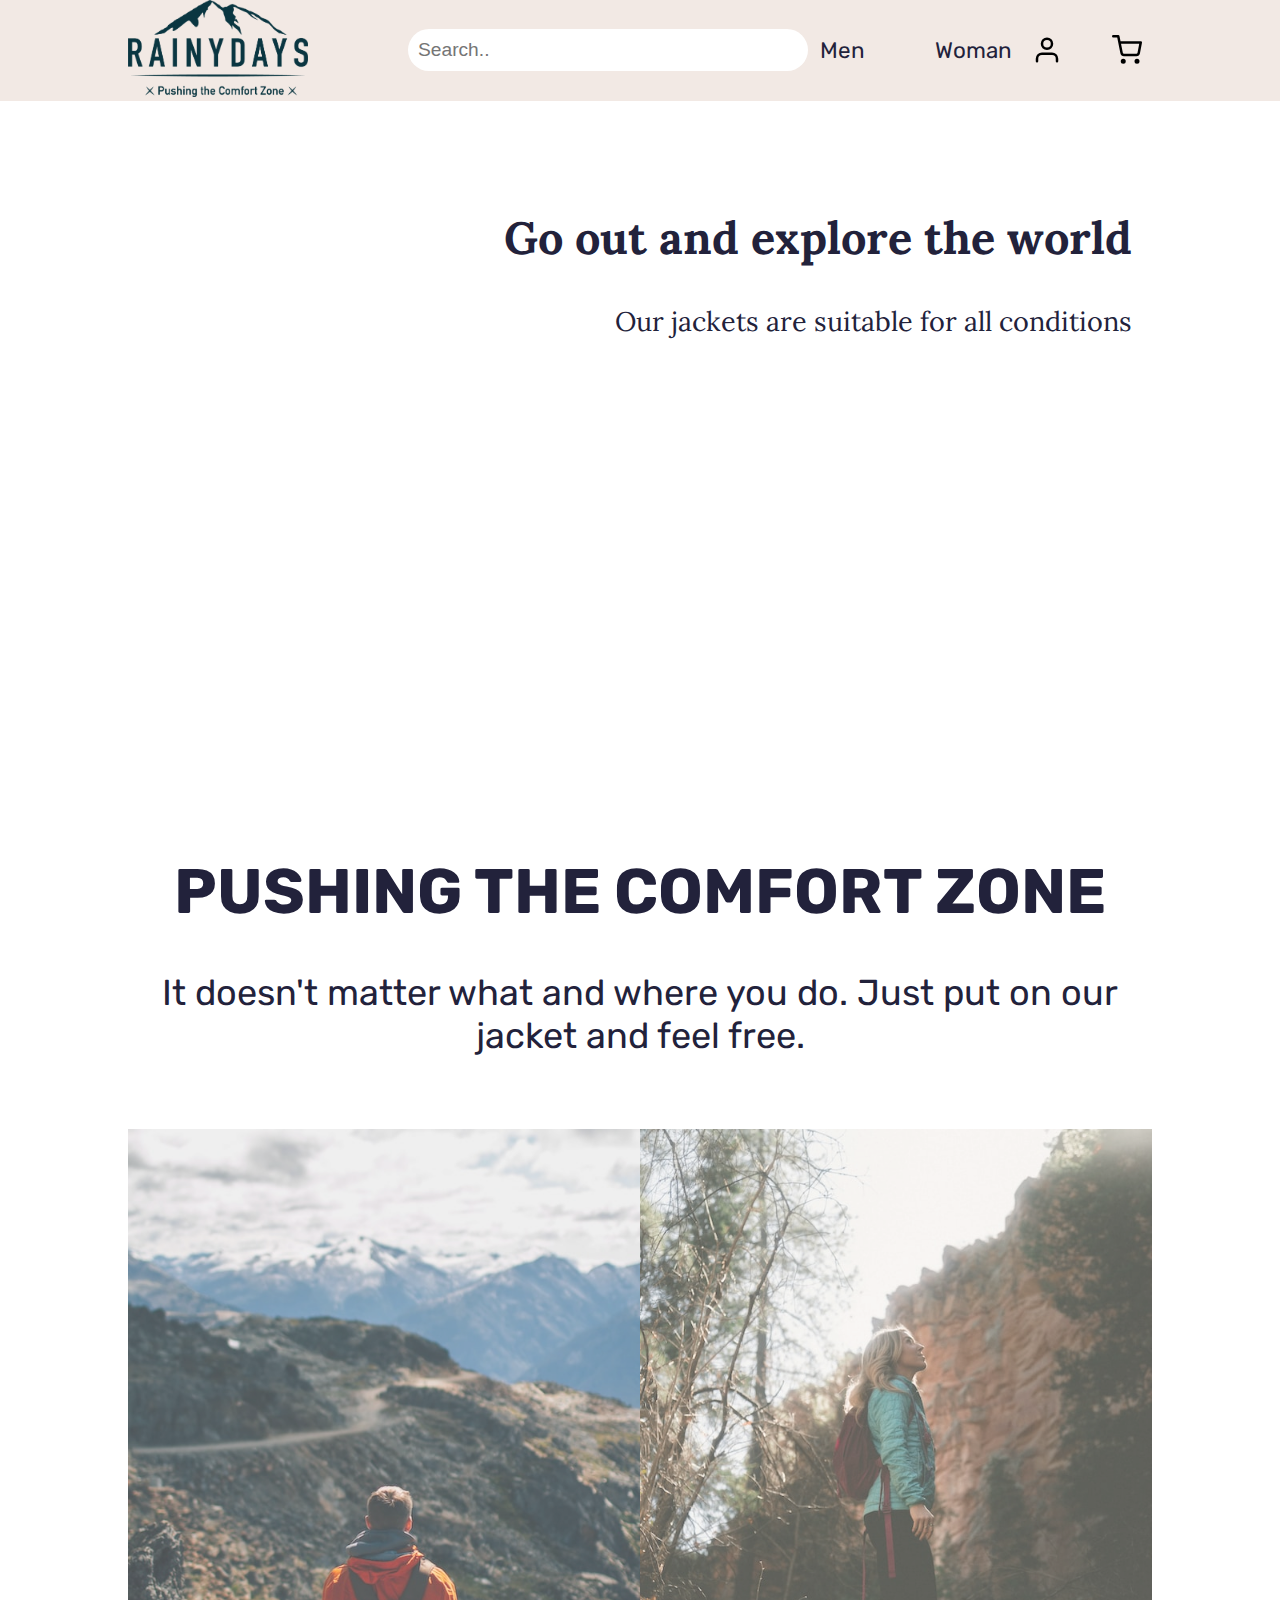
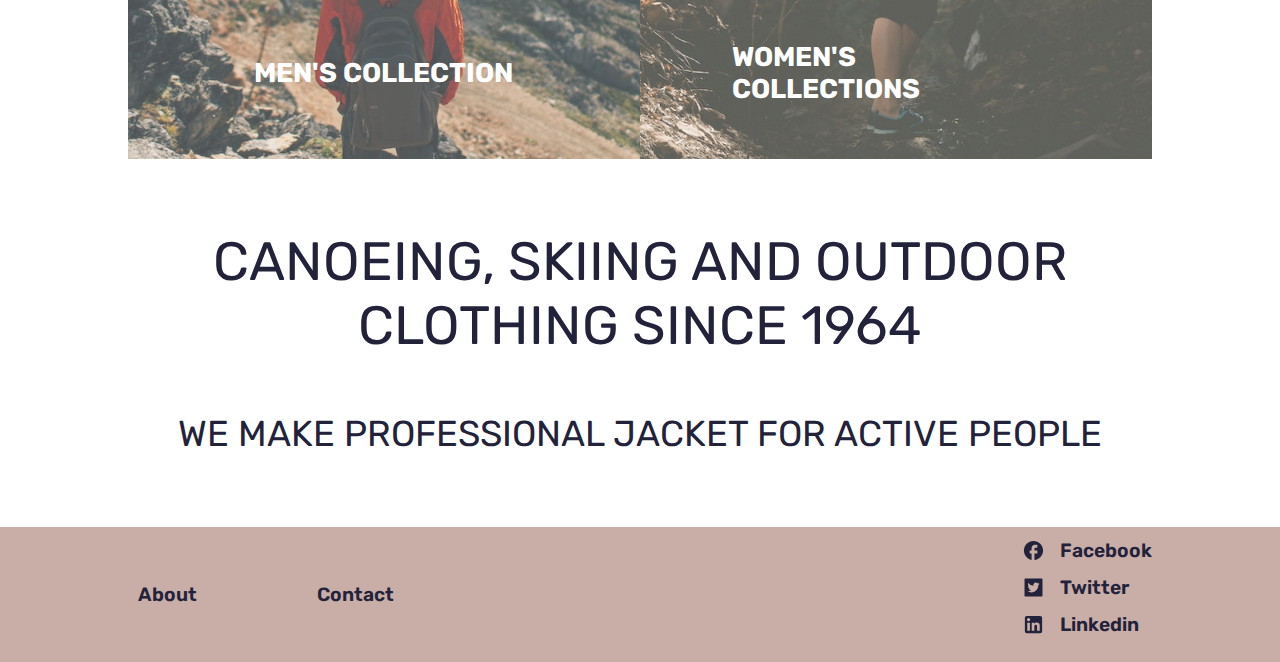
==== commit b90f24e5: "add mediquery to footer, home page, men and women collection, delete redundant code from checkout, c" ====
--- a/index.html
+++ b/index.html
@@ -29,15 +29,15 @@
         <div class="left">
           <!-- <div class="mobile-menu-icon"> -->
           <input type="checkbox" id="menu-toggle" />
-          <label for="menu-toggle" class="menu-label"
+          <!-- <label for="menu-toggle" class="menu-label"
             ><img src="image/menu.svg" alt="hamburger menu icon"
-          /></label>
+          /></label> -->
 
-          <!-- <label for="menu-toggle" class="hamburger-menu">
+          <label for="menu-toggle" class="hamburger-menu">
             <span class="bar"></span>
             <span class="bar"></span>
             <span class="bar"></span>
-          </label> -->
+          </label>
 
           <!-- </div> -->
           <div class="mobile-menu">
--- a/css/styles.css
+++ b/css/styles.css
@@ -20,7 +20,7 @@
 
 header {
   background-color: #f2e9e4;
-  margin-bottom: 6%;
+  margin-bottom: 4%;
   position: -webkit-sticky;
   position: sticky;
   top: 0;
@@ -73,16 +73,16 @@
   gap: 100px;
 }
 
-/* .bar {
+.bar {
   display: block;
   background-color: #333;
   height: 4px;
   width: 30px;
   margin: 6px auto;
   transition: 0.4s;
-} */
-
-/* #menu-toggle:checked + .hamburger-menu .bar:nth-child(1) {
+}
+
+#menu-toggle:checked + .hamburger-menu .bar:nth-child(1) {
   transform: translateY(10px) rotate(45deg);
 }
 
@@ -92,34 +92,34 @@
 
 #menu-toggle:checked + .hamburger-menu .bar:nth-child(3) {
   transform: translateY(-10px) rotate(-45deg);
-} */
-
-/* .hamburger-menu {
+}
+
+.hamburger-menu {
   display: block;
   cursor: pointer;
   width: 40px;
   height: 30px;
   position: relative;
-} */
-
-.menu-label,
+}
+
+.hamburger-menu,
 #menu-toggle {
   display: none;
 }
 
-/* #menu-toggle {
+#menu-toggle {
   position: relative;
-} */
+}
 
 .mobile-menu {
   display: none;
   position: absolute;
-  /* top: 115px; */
+  top: 60px;
   left: 0;
   background-color: #fff;
   width: 100%;
   /* height: 100%; */
-  max-height: 0;
+  height: 100vh;
   overflow: hidden;
   transition: max-height 3s ease-out;
   box-shadow: 0px 2px 4px rgba(0, 0, 0, 0.2);
@@ -139,10 +139,6 @@
   font-size: 1.2rem;
   border-bottom: 1px solid rgba(0, 0, 0, 0.2);
 }
-
-/* .mobile-menu li a:last-child {
-  padding-bottom: 0px;
-} */
 
 #menu-toggle:checked ~ .mobile-menu {
   display: block;
@@ -451,28 +447,23 @@
 
 /* Checkout */
 
-.checkout-header {
-  margin-left: 30px;
-  display: flex;
-  font-size: 20px;
-}
-
-.basket-space {
-  margin-left: 300px;
-}
-
 .checkout-main-content {
   display: flex;
+  justify-content: space-between;
 }
 
 .basket {
   display: flex;
   flex-wrap: wrap;
-  /* align-content: space-between; */
   flex-direction: column;
-  margin: 30px;
-  width: 500px;
-  height: 250px;
+  width: 50vh;
+  height: 25vh;
+}
+
+.checkout-left {
+  display: flex;
+  flex-direction: column;
+  gap: 20px;
 }
 
 .item {
@@ -498,6 +489,11 @@
   width: 30px;
   height: 50px;
   color: #22223b;
+}
+
+#trash:hover {
+  scale: 1.2;
+  transition: 0.5s;
 }
 
 .basket-item-name {
@@ -523,20 +519,35 @@
   background-color: rgba(0, 0, 0, 0.2);
 }
 
+.plus:hover {
+  scale: 1.1;
+  transition: 0.5s;
+}
+
 .minus {
   background-color: rgba(0, 0, 0, 0.2);
 }
 
+.minus:hover {
+  scale: 1.1;
+  transition: 0.5s;
+}
+
+.checkout-right {
+  display: flex;
+  flex-direction: column;
+  gap: 20px;
+}
+
 .sum {
-  margin: 30px;
-  width: 500px;
-  height: 180px;
+  width: 50vh;
+  height: 18vh;
+  margin-bottom: 100px;
 }
 
 .line1 {
   display: flex;
   justify-content: space-between;
-  margin-top: 50px;
   height: 40px;
 }
 
@@ -564,26 +575,85 @@
   border: solid 2px;
   border-radius: 10px;
   border-color: rgba(0, 0, 0, 0.2);
+  padding: 10px;
 }
 
 .card-info {
-  margin: 30px;
-  width: 500px;
-  height: 400px;
+  width: 60vh;
+  height: 30vh;
+  display: grid;
+  gap: 10px;
+  grid-template-columns: 1fr 1fr;
+  grid-template-rows: repeat(6, 1fr);
+}
+
+.card-info > img {
+  grid-row: 1;
+  grid-column: span 2;
+  justify-self: end;
+}
+
+.card-info > div {
+  background-color: #f8f5f4;
+}
+
+.card-info > div:nth-child(4),
+.card-info > div:nth-child(5) {
+  padding: 0 10px;
+}
+
+.card-name {
+  grid-row: 2;
+  grid-column: span 2;
+}
+
+.card-number {
+  grid-row: 3;
+  grid-column: span 2;
+}
+
+.card-mm-yy {
+  display: flex;
+  flex-direction: column;
+  justify-content: center;
+}
+
+.card-cvc {
+  display: flex;
+  justify-content: space-between;
+}
+
+.card-cvc div {
+  display: flex;
+  align-items: center;
+}
+
+.card-cvc p {
+  margin-left: 10px;
+}
+
+#payment-methods {
+  display: flex;
+  justify-content: space-between;
+  background-color: #fff;
 }
 
 .pay-now {
-  width: 300px;
+  width: 50%;
   height: 40px;
   background-color: #22223b;
-  margin: auto;
-}
-
-.pay-now p {
-  color: white;
+  margin: 0 auto;
+  text-align: center;
+  color: #fff;
   font-weight: 700;
   font-size: 1.2rem;
-  text-align: center;
+  line-height: 40px;
+  cursor: pointer;
+}
+
+.pay-now:hover {
+  background-color: #9a8c98;
+  transition: 0.5s;
 }
 
 /* Checkout success */
@@ -612,23 +682,23 @@
   margin: 50px;
 }
 
+.checkout-thumb img:hover {
+  scale: 1.2;
+  transition: 0.5s;
+}
+
 /* Empty basket */
-
-.checkout-main p {
-  opacity: 0.6;
-}
-
-.checkout-main img {
-  width: 150px;
-  margin-top: 100px;
-}
 
 .basket-main img {
   margin-left: auto;
   margin-right: auto;
-  margin-top: 50px;
-  width: 20%;
+  margin-bottom: 50px;
+  width: 12%;
   display: block;
+}
+
+.empty-basket-pic {
+  width: 30vh;
 }
 
 .basket-main h1 {
@@ -640,13 +710,14 @@
   display: flex;
   margin-top: 5rem;
   margin-bottom: 10rem;
-  width: 80px;
+  width: 60vh;
   height: auto;
+  margin: 0 auto;
 }
 
 .basket-picture img {
   flex: 1 1 auto;
-  width: 400px;
+  width: 20vh;
 }
 
 /* Collections */
@@ -670,7 +741,7 @@
 }
 
 .collection-image {
-  height: 450px;
+  height: 45vh;
 }
 
 .collection-image img {
@@ -735,30 +806,146 @@
 
 /* Product details */
 
-.details-row {
-  margin-top: 10px;
-  margin-bottom: 250px;
-}
-
-.item-price-detail {
-  display: flex;
-}
-
-.slider-nav img {
-  width: 100px;
-  margin: 5px;
+.button-back {
+  width: 3%;
+  height: 100%;
+  margin-bottom: 2%;
+}
+
+.details-first-section {
+  display: grid;
+  grid-template-columns: 1fr 1fr;
+  grid-template-rows: 50vh 13vh;
+  gap: 20px;
+}
+
+.details-right {
+  grid-column: 2;
 }
 
 .slider {
-  width: 445px;
-  display: flex;
-  overflow-x: auto;
-  height: 500px;
-}
-
-.slider-nav {
-  width: 445px;
-  display: flex;
+  grid-column: 1;
+  grid-row: 1;
+  height: 100%;
+  width: 60%;
+  overflow: hidden;
+}
+
+.slider-images {
+  display: flex;
+}
+
+.slider-images img {
+  width: 100%;
+  object-fit: cover;
+  transition: all 0.3s ease;
+}
+
+.slider-images input {
+  display: none;
+}
+
+.nav-images {
+  display: flex;
+  justify-content: space-between;
+  width: 60%;
+}
+
+.nav-images label img {
+  width: 100%;
+  height: 100%;
+  cursor: pointer;
+}
+
+.nav-images label:hover {
+  border: solid #000 2px;
+}
+
+#img1:checked ~ .image-1 {
+  margin-left: 0;
+}
+#img2:checked ~ .image-2 {
+  margin-left: -100%;
+}
+#img3:checked ~ .image-3 {
+  margin-left: -200%;
+}
+#img4:checked ~ .image-4 {
+  margin-left: -300%;
+}
+
+.details-right {
+  display: grid;
+  grid-template-columns: 2fr 1fr;
+  grid-template-rows: 1fr 1fr 4fr 3fr;
+  gap: 5px;
+}
+
+.details-right h1 {
+  grid-row: 1;
+  grid-column: 1;
+  margin: 0;
+}
+
+.details-right h2 {
+  grid-row: 1;
+  grid-column: 2;
+  margin: 0;
+}
+
+.details-right h3 {
+  grid-row: 2;
+  grid-column: 1;
+  margin: 0;
+}
+
+.details-right p {
+  grid-row: 3;
+  grid-column: span 2;
+  margin: 0;
+}
+
+.details-right div {
+  grid-row: 4;
+
+  align-items: center;
+  display: flex;
+  border: solid #000 1px;
+  height: 3rem;
+  justify-content: space-between;
+  padding: 0 5px;
+}
+
+.details-right div:hover {
+  border: solid #000 2px;
+}
+
+.details-right div img {
+  width: 2rem;
+}
+
+.shopping-btn div {
+  background-color: #22223b;
+  color: #fff;
+  grid-row: 2;
+  grid-column: 2;
+  width: 50%;
+  margin: 5px 0;
+  text-align: center;
+  padding: 10px;
+  cursor: pointer;
+  font-weight: 600;
+}
+
+.shopping-btn div:hover {
+  background-color: #9a8c98;
+  transition: 0.5s;
+}
+
+.other-products {
+  margin-top: 15%;
+  margin-bottom: 8%;
+  font-size: 2rem;
 }
 
 /* Footer */
@@ -793,7 +980,7 @@
 footer .footer-right a {
   display: flex;
   align-items: center;
-  height: 36px;
+  height: 3vh;
   margin: 10px 0px;
 }
 
@@ -806,12 +993,62 @@
   height: 23px;
 }
 
+/* About */
+
+#about-header {
+  margin-bottom: 0%;
+}
+
+.about-main {
+  display: flex;
+  flex-direction: column;
+}
+
+.about-first-container {
+  background-image: url("../image/misha-levko-Q5CDE10jr5o-unsplash.jpg");
+}
+
+.about-first-container,
+.about-second-container {
+  position: relative;
+  background-repeat: no-repeat;
+  background-size: cover;
+  width: 100%;
+  height: 100vh;
+  isolation: isolate;
+}
+
+.about-first-container::after,
+.about-second-container::after {
+  content: "";
+  position: absolute;
+  inset: 0;
+  background: rgb(177, 177, 202);
+  z-index: -1;
+  opacity: 0.5;
+}
+
+.about-second-container {
+  background-image: url("../image/sheshan-r-4AU8t0aQHVI-unsplash.jpg");
+}
+
+.about-first-container div,
+.about-second-container div {
+  margin-top: 10%;
+  margin-left: 10%;
+  margin-right: 50%;
+}
+
+.about-first-container div h1 {
+  font-size: 2rem;
+}
+
 /* Media queries */
 
 /* Nav */
 
 @media screen and (max-width: 900px) {
-  .menu-label {
+  .hamburger-menu {
     display: block;
   }
 
@@ -834,3 +1071,43 @@
     width: 400px;
   }
 }
+
+/* Footer */
+
+@media screen and (max-width: 900px) {
+  footer .footer-left a:last-child {
+    margin-left: 10px;
+  }
+}
+
+/* Home Page */
+
+@media screen and (max-width: 900px) {
+  .index-men h2,
+  .index-women h2,
+  .index-fourth-section p:first-child,
+  .index-fourth-section p,
+  .main-text h2,
+  .main-text p,
+  .index-second-section h1,
+  .index-second-section p {
+    font-size: 2vh;
+  }
+}
+
+/* Men */
+
+@media screen and (max-width: 900px) {
+  .collection {
+    display: flex;
+    flex-direction: column;
+  }
+
+  .collection h1 {
+    font-size: 3vh;
+  }
+
+  .collection-item {
+    margin-bottom: 20px;
+  }
+}
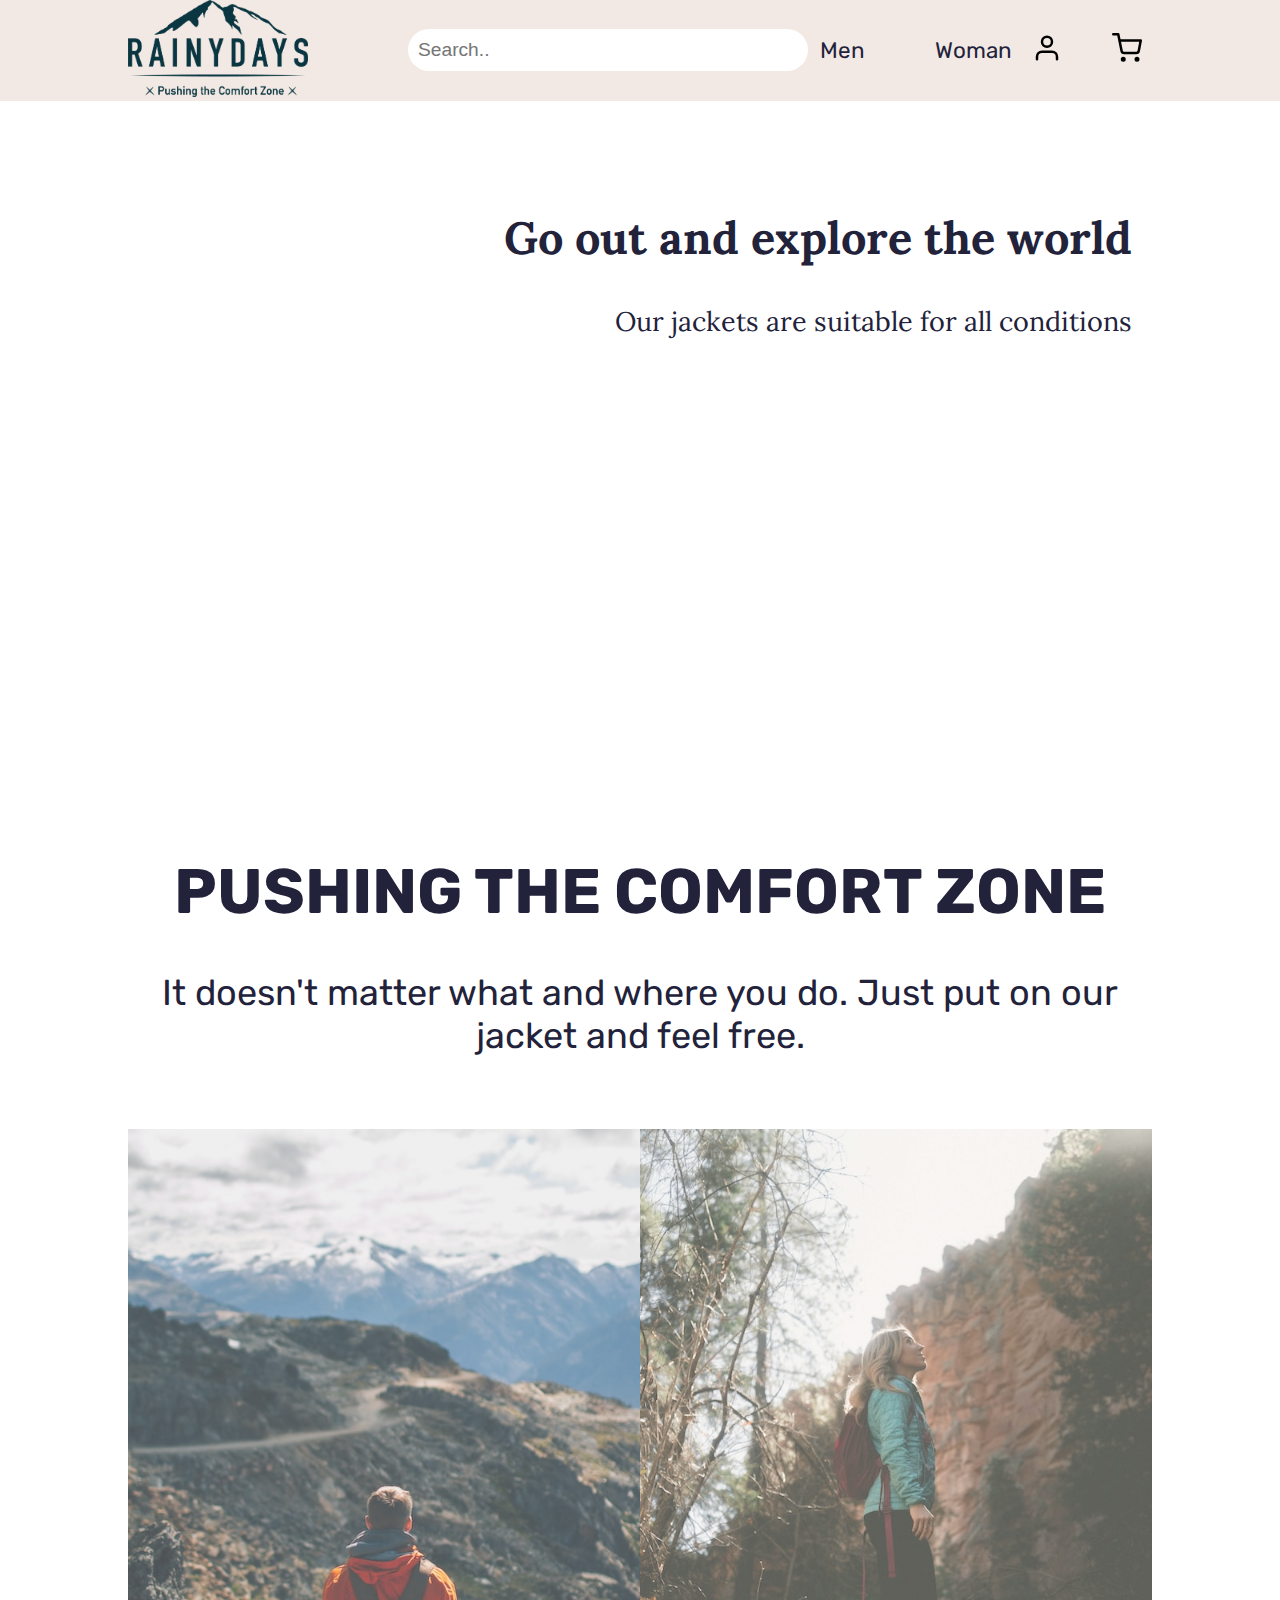
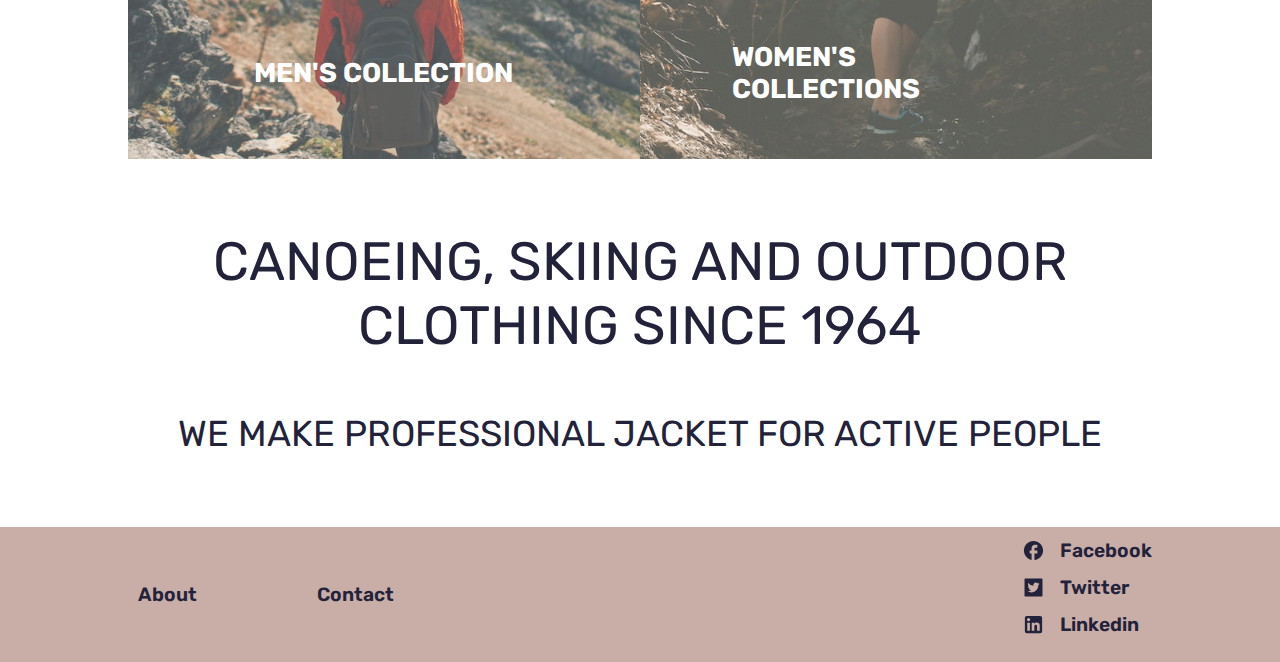
==== commit 76691367: "add last styling to links, fix links address" ====
--- a/index.html
+++ b/index.html
@@ -27,19 +27,12 @@
     <header class="hidden">
       <nav class="header-nav">
         <div class="left">
-          <!-- <div class="mobile-menu-icon"> -->
           <input type="checkbox" id="menu-toggle" />
-          <!-- <label for="menu-toggle" class="menu-label"
-            ><img src="image/menu.svg" alt="hamburger menu icon"
-          /></label> -->
-
           <label for="menu-toggle" class="hamburger-menu">
             <span class="bar"></span>
             <span class="bar"></span>
             <span class="bar"></span>
           </label>
-
-          <!-- </div> -->
           <div class="mobile-menu">
             <ul>
               <li>
@@ -78,7 +71,13 @@
               class="header-logo"
           /></a>
           <form action="get">
-            <input type="search" class="search" placeholder="Search.." />
+            <label style="display: none" for="search-field">Search field</label>
+            <input
+              type="search"
+              name="search-field"
+              class="search"
+              placeholder="Search.."
+            />
           </form>
         </div>
 
@@ -88,8 +87,13 @@
         </div>
 
         <aside>
-          <img src="image/user.svg" alt="User icon" />
-          <img src="image/shopping-cart.svg" alt="Shopping basket icon" />
+          <a href="checkout/checkout.html"
+            ><img src="image/user.svg" alt="User icon"
+          /></a>
+
+          <a href="empty-basket.html"
+            ><img src="image/shopping-cart.svg" alt="Shopping basket icon"
+          /></a>
         </aside>
       </nav>
     </header>
--- a/css/styles.css
+++ b/css/styles.css
@@ -37,26 +37,15 @@
 
 /* Nav */
 
-header {
-  /* position: relative; make it working in @Media querry */
-  /* position: fixed;
-  top: 0;
-  left: 0;
-  right: 0;
-  bottom: 0;
-  transition: transform 0.3s ease, opacity 0.3s ease;
-  height: 12%; */
-}
-
-/* header.hidden {
-  transform: translateY(-100%);
-  opacity: 0;
-}
-
-body:hover head.hidden {
-  transform: translateY(0);
-  opacity: 0;
-} */
+nav aside a:hover {
+  scale: 1.2;
+  transition: 0.5s;
+}
+
+.center a:hover {
+  scale: 1.2;
+  transition: 0.5s;
+}
 
 .header-nav {
   display: flex;
@@ -118,7 +107,6 @@
   left: 0;
   background-color: #fff;
   width: 100%;
-  /* height: 100%; */
   height: 100vh;
   overflow: hidden;
   transition: max-height 3s ease-out;
@@ -330,6 +318,7 @@
 
 .contact-typing-fields {
   display: flex;
+  gap: 10px;
 }
 
 .contact-typing-fields input {
@@ -340,24 +329,13 @@
   padding: 10px;
 }
 
-.contact-typing-fields input:first-child {
-  margin-right: 5px;
-}
-
-.contact-typing-fields input:nth-child(2) {
-  margin: 0px 5px;
-}
-
-.contact-typing-fields input:last-child {
-  margin-left: 5px;
-}
-
 .contact-content {
   margin: 150px 50px;
 }
 
 .contact-fields {
   display: flex;
+  gap: 40px;
 }
 
 .contact-fields div {
@@ -366,14 +344,6 @@
   margin: 40px 0px;
 }
 
-.contact-fields div:first-child {
-  margin-right: 15px;
-}
-
-.contact-fields div:last-child {
-  margin-left: 15px;
-}
-
 .contact-fields p {
   margin-left: 50px;
 }
@@ -386,42 +356,6 @@
   display: flex;
   justify-content: space-between;
 }
-
-/* .contact-check {
-  height: 40px;
-  width: 20%;
-  height: auto;
-  border: #22223b solid 1px;
-  padding: 5px 0px;
-  position: relative;
-  display: flex;
-  align-items: center;
-} */
-
-/* #robot-check {
-  position: absolute;
-  transform: translate(0, -50%);
-  top: 50%;
-  margin-top: auto;
-  margin-bottom: auto;
-  height: 20px;
-  width: 20px;
-  margin-left: 25px;
-  margin-right: 25px;
-  cursor: pointer;
-} */
-
-/* .robot-check-label {
-  padding-right: 25px;
-}
-
-.contact-check img {
-  margin-left: auto;
-  margin-right: 25px;
-  height: auto;
-  max-height: 40px;
-  width: 40px;
-} */
 
 .send-button {
   height: auto;
@@ -968,6 +902,11 @@
   padding: 10px;
 }
 
+footer .footer-left a:hover {
+  scale: 1.2;
+  transition: 0.5s;
+}
+
 footer .footer-left a:last-child {
   margin-left: 100px;
 }
@@ -1093,9 +1032,17 @@
   .index-second-section p {
     font-size: 2vh;
   }
-}
-
-/* Men */
+
+  .index-third-section {
+    margin: 100px 0;
+  }
+
+  .index-fourth-section {
+    margin-bottom: 100px;
+  }
+}
+
+/* Men Women */
 
 @media screen and (max-width: 900px) {
   .collection {
@@ -1110,4 +1057,98 @@
   .collection-item {
     margin-bottom: 20px;
   }
-}
+
+  .more-products {
+    margin: 0 auto;
+  }
+}
+
+/* About */
+
+@media screen and (max-width: 900px) {
+  .about-main {
+    margin: 0;
+  }
+}
+
+/* Contact */
+
+@media screen and (max-width: 900px) {
+  .contact-fields {
+    flex-direction: column;
+  }
+
+  .contact-fields div {
+    margin: 0 0;
+  }
+
+  .contact-typing-fields {
+    flex-direction: column;
+    width: 100%;
+    box-sizing: border-box;
+  }
+
+  .contact-typing-fields input {
+    max-width: 100%;
+    box-sizing: border-box;
+    padding: 20px;
+  }
+
+  .contact-big-field {
+    box-sizing: border-box;
+    padding: 10px;
+  }
+
+  .contact-check-fields {
+    flex-direction: column;
+  }
+
+  .send-button {
+    margin-top: 20px;
+    width: 60%;
+    margin: 20px auto;
+  }
+
+  .contact-content {
+    margin: 20px 30px;
+  }
+}
+
+/* Product details */
+
+@media screen and (max-width: 900px) {
+  .button-back {
+    width: 10%;
+  }
+
+  .details-first-section {
+    display: flex;
+    flex-direction: column;
+  }
+
+  .slider {
+    order: 1;
+    width: 100%;
+    height: 80%;
+  }
+
+  .nav-images {
+    order: 2;
+    width: 100%;
+    height: 50%;
+  }
+
+  .details-right {
+    order: 3;
+    grid-template-rows: 1fr 1fr 4fr 1fr;
+  }
+
+  .shopping-btn {
+    order: 4;
+  }
+
+  .shopping-btn div {
+    width: 80%;
+    margin: 10px auto;
+  }
+}
